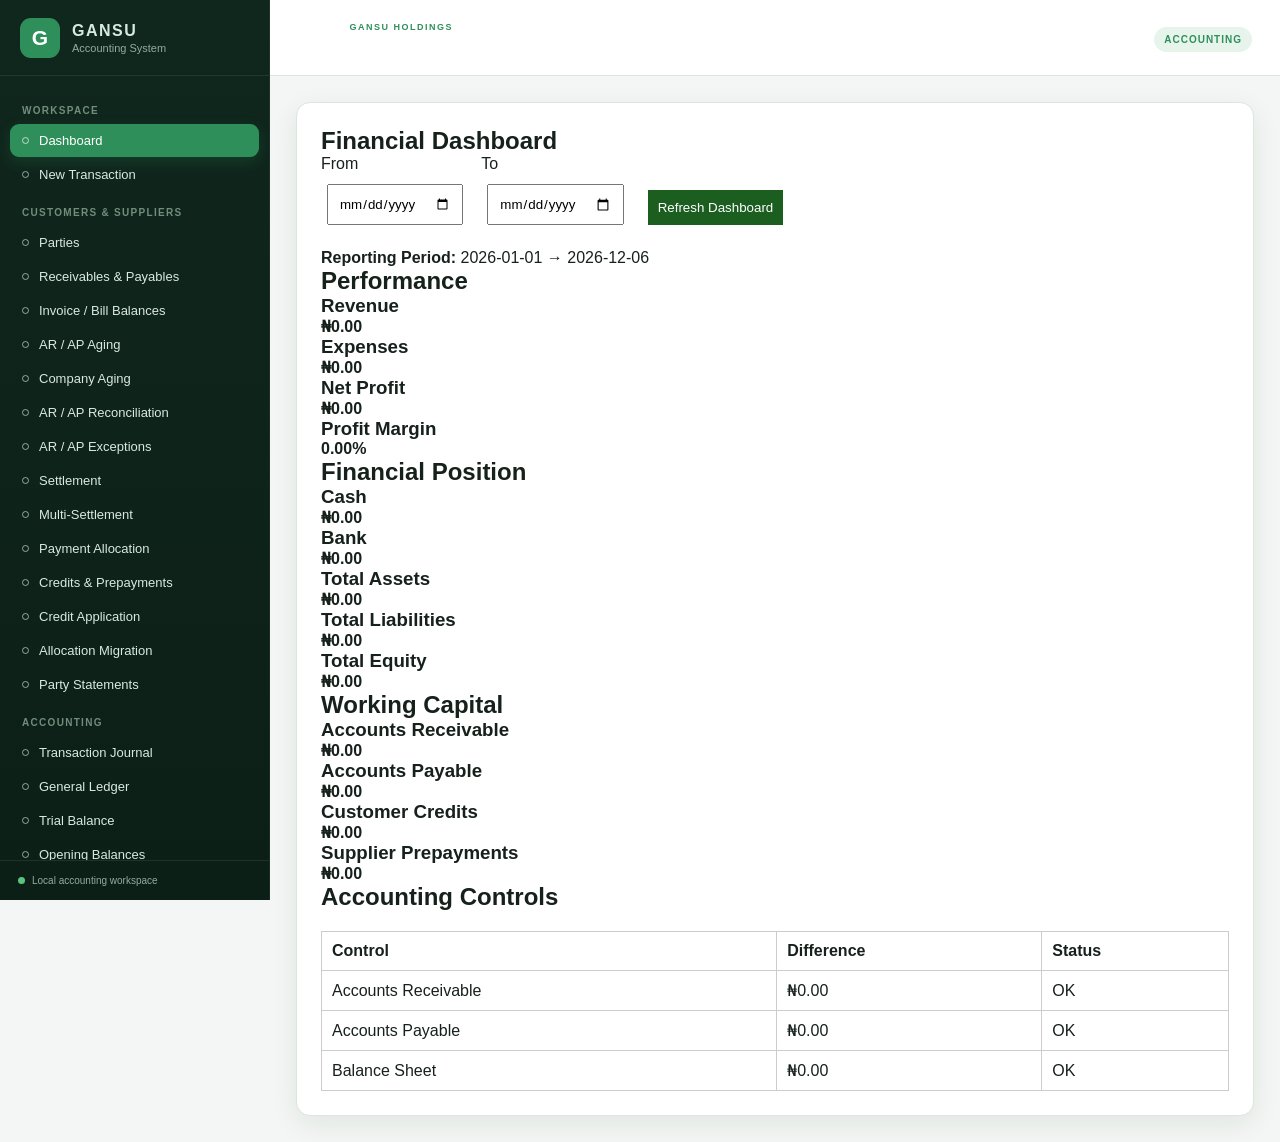
==== index.html @ c2044608 "main" ====
<!DOCTYPE html>
<html lang="en">
<head>
<meta charset="utf-8"/>
<meta content="width=device-width, initial-scale=1.0" name="viewport"/>
<meta content="ie=edge" http-equiv="X-UA-Compatible"/>
<title>
   accounting-system
  </title>
<link href="css/style.css" rel="stylesheet"/>

</head>

<body>

<div class="app-shell">
    <aside class="app-sidebar" id="appSidebar">
        <div class="sidebar-brand">
            <div class="brand-mark">G</div>
            <div><strong>GANSU</strong><span>Accounting System</span></div>
        </div>
        <nav aria-label="Main navigation" class="sidebar-nav">
            <div class="nav-group-title">WORKSPACE</div>
            <button class="nav-item" data-section="dashboardSection" type="button"><span class="nav-icon"></span><span class="nav-label">Dashboard</span></button>
            <button class="nav-item" data-section="transactionSection" type="button"><span class="nav-icon"></span><span class="nav-label">New Transaction</span></button>
            <div class="nav-group-title">CUSTOMERS &amp; SUPPLIERS</div>
            <button class="nav-item" data-section="partiesSection" type="button"><span class="nav-icon"></span><span class="nav-label">Parties</span></button>
            <button class="nav-item" data-section="receivablesPayablesSection" type="button"><span class="nav-icon"></span><span class="nav-label">Receivables &amp; Payables</span></button>
            <button class="nav-item" data-section="invoiceBalanceSection" type="button"><span class="nav-icon"></span><span class="nav-label">Invoice / Bill Balances</span></button>
            <button class="nav-item" data-section="arApAgingSection" type="button"><span class="nav-icon"></span><span class="nav-label">AR / AP Aging</span></button>
            <button class="nav-item" data-section="companyAgingSection" type="button"><span class="nav-icon"></span><span class="nav-label">Company Aging</span></button>
            <button class="nav-item" data-section="arApReconciliationSection" type="button"><span class="nav-icon"></span><span class="nav-label">AR / AP Reconciliation</span></button>
            <button class="nav-item" data-section="arApExceptionSection" type="button"><span class="nav-icon"></span><span class="nav-label">AR / AP Exceptions</span></button>
            <button class="nav-item" data-section="settlementSection" type="button"><span class="nav-icon"></span><span class="nav-label">Settlement</span></button>
            <button class="nav-item" data-section="multiSettlementSection" type="button"><span class="nav-icon"></span><span class="nav-label">Multi-Settlement</span></button>
            <button class="nav-item" data-section="paymentAllocationEditSection" type="button"><span class="nav-icon"></span><span class="nav-label">Payment Allocation</span></button>
            <button class="nav-item" data-section="unallocatedSection" type="button"><span class="nav-icon"></span><span class="nav-label">Credits &amp; Prepayments</span></button>
            <button class="nav-item" data-section="creditApplicationSection" type="button"><span class="nav-icon"></span><span class="nav-label">Credit Application</span></button>
            <button class="nav-item" data-section="allocationMigrationSection" type="button"><span class="nav-icon"></span><span class="nav-label">Allocation Migration</span></button>
            <button class="nav-item" data-section="partyStatementSection" type="button"><span class="nav-icon"></span><span class="nav-label">Party Statements</span></button>
            <div class="nav-group-title">ACCOUNTING</div>
            <button class="nav-item" data-section="journalSection" type="button"><span class="nav-icon"></span><span class="nav-label">Transaction Journal</span></button>
            <button class="nav-item" data-section="ledgerSection" type="button"><span class="nav-icon"></span><span class="nav-label">General Ledger</span></button>
            <button class="nav-item" data-section="trialBalanceSection" type="button"><span class="nav-icon"></span><span class="nav-label">Trial Balance</span></button>
            <button class="nav-item" data-section="openingBalanceSection" type="button"><span class="nav-icon"></span><span class="nav-label">Opening Balances</span></button>
            <div class="nav-group-title">FIXED ASSETS</div>
            <button class="nav-item" data-section="assetRegisterSection" type="button"><span class="nav-icon"></span><span class="nav-label">Asset Register</span></button>
            <button class="nav-item" data-section="depreciationSection" type="button"><span class="nav-icon"></span><span class="nav-label">Depreciation</span></button>
            <div class="nav-group-title">REPORTS</div>
            <button class="nav-item" data-section="incomeStatementSection" type="button"><span class="nav-icon"></span><span class="nav-label">Income Statement</span></button>
            <button class="nav-item" data-section="balanceSheetSection" type="button"><span class="nav-icon"></span><span class="nav-label">Balance Sheet</span></button>
            <button class="nav-item" data-section="cashFlowSection" type="button"><span class="nav-icon"></span><span class="nav-label">Cash Flow</span></button>
            <button class="nav-item" data-section="financialStatementsSection" type="button"><span class="nav-icon"></span><span class="nav-label">Financial Statements</span></button>
            <div class="nav-group-title">CONTROL</div>
            <button class="nav-item" data-section="auditLogSection" type="button"><span class="nav-icon"></span><span class="nav-label">Audit Trail</span></button>
            <button class="nav-item" data-section="transactionReversalSection" type="button"><span class="nav-icon"></span><span class="nav-label">Transaction Reversal</span></button>
            <button class="nav-item" data-section="accountingIntegritySection" type="button"><span class="nav-icon"></span><span class="nav-label">Accounting Integrity</span></button>
            <button class="nav-item" data-section="financialStatementIntegritySection" type="button"><span class="nav-icon"></span><span class="nav-label">Statement Integrity</span></button>
            <button class="nav-item" data-section="accountingControlCenterSection" type="button"><span class="nav-icon"></span><span class="nav-label">Control Center</span></button>
            <button class="nav-item" data-section="accountingPeriodSection" type="button"><span class="nav-icon"></span><span class="nav-label">Accounting Period</span></button>
            <button class="nav-item" data-section="periodCloseSection" type="button"><span class="nav-icon"></span><span class="nav-label">Period Close</span></button>
        </nav>
        <div class="sidebar-footer"><span class="status-dot"></span><span>Local accounting workspace</span></div>
    </aside>
    <div class="sidebar-overlay" id="sidebarOverlay"></div>

<main class="app-main">
<header class="app-topbar">
    <button aria-label="Open navigation" class="menu-toggle" id="menuToggle" type="button">☰</button>
    <div class="page-heading"><span class="eyebrow">GANSU HOLDINGS</span><h1 id="currentSectionTitle">Financial Dashboard</h1></div>
    <div class="topbar-actions"><span class="app-badge">ACCOUNTING</span></div>
</header>

<div class="app-content" id="appContent">


<section class="app-section" id="transactionSection">
<h2>Enter Transaction</h2>
<form id="transactionForm">
<div class="form-group">
<label for="transactionType">Transaction Type</label>
<select id="transactionType" required="">
    <option value="">Select Transaction Type</option>
    <option value="revenue">Revenue</option>
    <option value="expense">Expense</option>
    <option value="asset">Asset Purchase</option>
    <option value="owner_drawing">Owner Drawing</option>
</select>
</div>

<div class="form-group">
<label id="normalAccountGroup" style="display:none;">
      Account
<select id="account">
    <option value="">Select Account</option>
    <option value="4010">Sales Revenue</option>
    <option value="4020">Service Revenue</option>
    <option value="5010">Feed Expense</option>
    <option value="5020">Salary Expense</option>
    <option value="5030">Rent Expense</option>
    <option value="5040">Utilities Expense</option>
    <option value="5060">Transport Expense</option>
    <option value="5070">Other Expenses</option>
    <option value="owner_drawing">Owner Drawing</option>
</select>
</label>

<label id="receivingAccountGroup" style="display:none;">
      Receiving Account
<select id="receivingAccount">
    <option value="">Select Receiving Account</option>
    <option value="1010">Cash</option>
    <option value="1020">Bank</option>
    <option value="1030">Accounts Receivable</option>
</select>
</label>

<label id="customerGroup" style="display:none;">
      Customer
<select id="customer">
    <option value="">Select Customer</option>
</select>
</label>

<label id="dueDateGroup" style="display:none;">
      Due Date
      <input id="dueDate" type="date"/>
</label>

<label id="paymentAccountGroup" style="display:none;">
      Payment Account
<select id="paymentAccount">
    <option value="">Select Payment Account</option>
    <option value="1010">Cash</option>
    <option value="1020">Bank</option>
    <option value="2010">Accounts Payable</option>
    <option value="2020">Loans Payable</option>
</select>
</label>

<label id="drawingPaymentAccountGroup" style="display:none;">
      Payment Account
<select id="drawingPaymentAccount">
    <option value="">Select Payment Account</option>
    <option value="1010">Cash</option>
    <option value="1020">Bank</option>
</select>
</label>

<label id="supplierGroup" style="display:none;">
      Supplier
<select id="supplier">
    <option value="">Select Supplier</option>
</select>
</label>

<label id="assetAccountGroup" style="display:none;">
      Asset Account
<select id="assetAccount">
    <option value="">Select Asset</option>
    <option value="1500">Machinery</option>
    <option value="1510">Vehicles</option>
    <option value="1520">Buildings</option>
</select>
</label>
</div>

<div class="form-group">
<label for="transactionDate">Date</label>
<input id="transactionDate" required="" type="date"/></div>
<div class="form-group">
<label for="description">Description</label>
<input id="description" placeholder="e.g. Feed sales" required="" type="text"/></div>

<div class="form-group">
<label for="amount">Amount</label>
<input id="amount" min="0" placeholder="0.00" required="" step="0.01" type="number"/></div>

<div class="form-actions">
<button type="submit">Save Transaction</button>
<button id="clearTransaction" type="button">Clear</button>
<button id="resetTransaction" type="button">Reset</button>
</div>
</form>
</section>


<section class="app-section" id="partiesSection">

<h2>Customers &amp; Suppliers</h2>
<div class="party-form">
<label>
    Party Type
<select id="partyType">
    <option value="">Select Type</option>
    <option value="customer">Customer</option>
    <option value="supplier">Supplier</option>
</select>
</label>
<label>Name<input id="partyName" placeholder="Enter name" type="text"/></label>
<label>Phone<input id="partyPhone" placeholder="Phone number" type="text"/></label>
<label>Email<input id="partyEmail" placeholder="Email address" type="email"/></label>
<label>Address<input id="partyAddress" placeholder="Address" type="text"/></label>
<button id="saveParty" type="button">Save Party</button>
</div>

<h3>Customers</h3>
<table>
    <thead>
        <tr>
            <th>ID</th>
            <th>Name</th>
            <th>Phone</th>
            <th>Email</th>
        </tr>
    </thead>

    <tbody id="customersBody"></tbody>
</table>

<h3>Suppliers</h3>
<table>
    <thead>
        <tr>
            <th>ID</th>
            <th>Name</th>
            <th>Phone</th>
            <th>Email</th>
        </tr>
    </thead>
    
    <tbody id="suppliersBody"></tbody>
</table>
</section>


<section class="app-section" id="receivablesPayablesSection">

<h2>Receivables &amp; Payables</h2>
<!-- DATE FILTER -->
<div class="report-controls">
<label>From:<input id="arApFromDate" type="date"/></label>
<label>To:<input id="arApToDate" type="date"/></label>
<button id="filterArAp" type="button">Filter</button>
<button id="resetArAp" type="button">Reset</button>
<button id="printArAp" type="button">Print</button>
</div>
<!-- SUMMARY -->
<div class="ar-ap-summary">
<div><h3>Accounts Receivable</h3><p id="totalAccountsReceivable">₦0.00</p></div>
<div>
<h3>Accounts Payable</h3><p id="totalAccountsPayable">₦0.00</p></div>
</div>
<!-- RECEIVABLE TABLE -->
<h3>Receivable Movements</h3>
<table>
    <thead>
        <tr>
            <th>Date</th>
            <th>Reference</th>
            <th>Description</th>
            <th>Debit</th>
            <th>Credit</th>
            <th>Movement</th>
        </tr>
    </thead>
    <tbody id="receivableBody"></tbody>
</table>
<!-- PAYABLE TABLE -->
<h3>Payable Movements</h3>
<table>
    <thead>
        <tr>
            <th>Date</th>
            <th>Reference</th>
            <th>Description</th>
            <th>Debit</th>
            <th>Credit</th>
            <th>Movement</th>
        </tr>
    </thead>
    <tbody id="payableBody"></tbody>
</table>
</section>


<section class="app-section" id="invoiceBalanceSection">

<h2>Invoice / Bill Balances</h2>
<div class="report-controls">
<label>
    Type
<select id="invoiceBalanceType">
    <option value="">Select Type</option>
    <option value="customer">Customer Invoices</option>
    <option value="supplier">Supplier Bills</option>
</select>
</label>

<label>
     Customer / Supplier
<select id="invoiceBalanceParty">
    <option value="">Select Party</option>
</select>
</label>

<label>As of<input id="invoiceBalanceDate" type="date"/></label>
<button id="calculateInvoiceBalances" type="button">Calculate</button>
<button id="resetInvoiceBalances" type="button">Reset</button>
<button id="printInvoiceBalances" type="button">Print</button>
</div>
<table>
    <thead>
        <tr>
            <th>Invoice / Bill</th>
            <th>Party</th>
            <th>Date</th>
            <th>Due Date</th>
            <th>Description</th>
            <th>Amount</th>
            <th>Paid</th>
            <th>Outstanding</th>
        </tr>
    </thead>
    <tbody id="invoiceBalanceBody"></tbody>
    <tfoot>
        <tr>
            <th colspan="7">Total Outstanding</th>
            <th id="invoiceBalanceTotal">₦0.00</th>
        </tr>
    </tfoot>
</table>
</section>


<section class="app-section" id="arApAgingSection">

<h2>Accounts Receivable / Payable Aging</h2>
<div class="filter-controls">
<label>
     Type
<select id="arApAgingType">
<option value="customer">Accounts Receivable</option>
<option value="supplier">Accounts Payable</option>
</select>
</label>

<label>
     Customer / Supplier
<select id="arApAgingParty">
    <option value="">Select Party</option>
</select>

</label>
<label>As Of Date<input id="arApAgingDate" type="date"/></label>
<button id="calculateArApAging" type="button">Calculate</button>
<button id="resetArApAging" type="button">Reset</button>
<button id="printArApAging" type="button">Print</button>
</div>
<table>
    <thead>
        <tr>
            <th>Invoice / Bill</th>
            <th>Date</th>
            <th>Due Date</th>
            <th>Original Amount</th>
            <th>Paid</th>
            <th>Outstanding</th>
            <th>Days</th>
        </tr>
    </thead>
    <tbody id="arApAgingBody"></tbody>
    <tfoot>
        <tr>
            <th colspan="5">Total Outstanding</th>
            <th id="arApAgingTotal">₦0.00</th>
            <th></th>
        </tr>
    </tfoot>
</table>
</section>


<section class="app-section" id="companyAgingSection">

<h2>Company-Wide AR / AP Aging</h2>
<div class="filter-controls">
<label>
     Report Type
<select id="companyAgingType">
    <option value="receivable">Accounts Receivable</option>
    <option value="payable">Accounts Payable</option>
</select>
</label>
<label>As Of Date<input id="companyAgingDate" type="date"/></label>
<button id="calculateCompanyAging" type="button">Calculate</button>
<button id="resetCompanyAging" type="button">Reset</button>
<button id="printCompanyAging" type="button">Print</button>
</div>
<table>
    <thead>
        <tr>
            <th>Customer / Supplier</th>
            <th>Current</th>
            <th>1–30</th>
            <th>31–60</th>
            <th>61–90</th>
            <th>91–120</th>
            <th>120+</th>
            <th>Total</th>
        </tr>
    </thead>
    <tbody id="companyAgingBody"></tbody>
    <tfoot>
        <tr id="companyAgingTotalRow"></tr>
    </tfoot>
</table>
</section>


<section class="app-section" id="arApReconciliationSection">

<h2>A/R &amp; A/P Control Reconciliation</h2>
<div class="filter-controls">
<label>As Of Date<input id="reconciliationDate" type="date"/></label>
<button id="calculateReconciliation" type="button">Reconcile</button>
<button id="resetReconciliation" type="button">Reset</button>
<button id="printReconciliation" type="button">Print</button>
</div>
<table>
    <thead>
        <tr>
            <th>Account</th>
            <th>Name</th>
            <th>General Ledger</th>
            <th>Subledger</th>
            <th>Difference</th>
            <th>Status</th>
        </tr>
    </thead>
    <tbody id="reconciliationBody"></tbody>
</table>


</section><section class="app-section" id="arApExceptionSection">

<h2>A/R &amp; A/P Reconciliation Details</h2>
<div class="filter-controls">
<label>
     Account
<select id="exceptionType">
    <option value="receivable">Accounts Receivable</option>
    <option value="payable">Accounts Payable</option>
</select>
</label>
<label>As Of Date<input id="exceptionDate" type="date"/></label>
<button id="calculateExceptions" type="button">Show Details</button>
<button id="resetExceptions" type="button">Reset</button>
<button id="printExceptions" type="button">Print</button>
</div>
<table>
    <thead>
        <tr>
            <th>Type</th>
            <th>Customer / Supplier</th>
            <th>Document</th>
            <th>Date</th>
            <th>Due Date</th>
            <th>Amount</th>
            <th>Paid / Applied</th>
            <th>Outstanding / Unallocated</th>
        </tr>
    </thead>
    <tbody id="exceptionBody"></tbody>
</table>


</section><section class="app-section" id="settlementSection">

<h2>Receivable &amp; Payable Settlement</h2>
<div class="settlement-form">
<label>
     Settlement Type
<select id="settlementType">
    <option value="">Select Settlement</option>
<option value="customer">Customer Payment</option>
    <option value="supplier">Supplier Payment</option>
</select>
</label>
<label>Date<input id="settlementDate" type="date"/></label>
<label>Description<input id="settlementDescription" placeholder="Payment description" type="text"/></label>
<label>Amount<input id="settlementAmount" min="0" placeholder="Enter payment amount" step="0.01" type="number"/></label>
<label>
     Account
<select id="settlementAccount">
    <option value="">Select Account</option>
    <option value="1010">Cash</option>
    <option value="1020">Bank</option>
</select>
</label>
<label>
     Customer / Supplier
<select id="settlementParty">
    <option value="">Select Party</option>
</select>
</label>
<label>
     Invoice / Bill
<select id="settlementDocument">
    <option value="">Select Invoice / Bill</option>
</select>
</label>
<label>Allocation Amount<input id="settlementAllocation" min="0" placeholder="Amount allocated" step="0.01" type="number"/></label>
<button id="saveSettlement" type="button">Record Settlement</button>
</div>
</section>


<section class="app-section" id="multiSettlementSection">

<h2>Multi-Invoice / Multi-Bill Payment</h2>
<div class="filter-controls">
<label>
     Type
<select id="multiSettlementType">
    <option value="customer">Customer Receipt</option>
    <option value="supplier">Supplier Payment</option>
</select>
</label>
<label>Date<input id="multiSettlementDate" type="date"/></label>
<label>Amount<input id="multiSettlementAmount" min="0" step="0.01" type="number"/></label>
<label>
     Cash / Bank Account
<select id="multiSettlementAccount">
    <option value="1010">Cash</option>
    <option value="1020">Bank</option>
</select>
</label>
<label>
     Customer / Supplier
<select id="multiSettlementParty">
    <option value="">Select Party</option>
</select>
</label>
</div>

<h3>Open Documents</h3>
<table>
    <thead>
        <tr>
            <th>Select</th>
            <th>Invoice / Bill</th>
            <th>Date</th>
            <th>Due Date</th>
            <th>Original</th>
            <th>Paid</th>
            <th>Outstanding</th>
            <th>Allocate</th>
        </tr>
    </thead>
    <tbody id="multiSettlementDocuments"></tbody>
</table>
<div>
    <strong>Total Allocated:</strong>
    <span id="multiSettlementAllocated">₦0.00</span>
</div>
<div>
    <strong>Unallocated:</strong>
    <span id="multiSettlementUnallocated">₦0.00</span>
</div>
<button id="saveMultiSettlement" type="button">Save Payment</button>
</section>


<section class="app-section" id="paymentAllocationEditSection">

<h2>Payment Allocation Management</h2>
<div class="filter-controls">
<label>
     Payment Type
<select id="allocationEditType">
    <option value="customer">Customer Payment</option>
    <option value="supplier">Supplier Payment</option>
</select>
</label>
<label>
     Payment
<select id="allocationEditPayment">
    <option value="">Select Payment</option>
</select>
</label>
<button id="loadPaymentAllocation" type="button">Load Allocation</button>
</div>
<p>Payment Amount:<strong id="allocationPaymentAmount">₦0.00</strong></p>
<table>
    <thead>
        <tr>
            <th>Invoice / Bill</th>
            <th>Allocation</th>
        </tr>
    </thead>
    <tbody id="paymentAllocationBody"></tbody>
</table>
<p>Total Allocated:<strong id="allocationEditTotal">₦0.00</strong></p>
<p>Unallocated:<strong id="allocationEditUnallocated">₦0.00</strong></p>
<label>Reason for Change<input id="allocationEditReason" placeholder="Example: Payment applied to wrong invoice" type="text"/></label>
<button id="savePaymentAllocation" type="button">Save Allocation Changes</button>
</section>


<section class="app-section" id="unallocatedSection">

<h2>Customer Credits &amp; Supplier Prepayments</h2>
<div class="unallocated-controls">
<label>
     Type
<select id="unallocatedType">
    <option value="customer">Customer Credit</option>
    <option value="supplier">Supplier Prepayment</option>
</select>
</label>
<label>
     Customer / Supplier
<select id="unallocatedParty">
    <option value="">Select Party</option>
</select>
</label>
<button id="loadUnallocated" type="button">View Balance</button>
</div>
<div id="unallocatedResult">
<p>Select a party to view unallocated amounts.</p>
</div>
</section>


<section class="app-section" id="creditApplicationSection">

<h2>Apply Customer Credit / Supplier Prepayment</h2>
<label>
    Type
<select id="creditApplicationType">
    <option value="customer">Customer Credit</option>
    <option value="supplier">Supplier Prepayment</option>
</select>
</label>
<label>
    Customer / Supplier
<select id="creditApplicationParty">
    <option value="">Select Party</option>
</select>
</label>
<label>
    Available Credit / Prepayment
<select id="creditApplicationPayment">
    <option value="">Select Credit / Prepayment</option>
</select>
</label>
<p id="creditApplicationBalance"></p>
<label>
    Invoice / Bill
<select id="creditApplicationDocument">
    <option value="">Select Invoice / Bill</option>
</select>
</label>
<label>Amount to Apply<input id="creditApplicationAmount" min="0" placeholder="Enter amount" step="0.01" type="number"/></label>
<button id="applyCreditButton" type="button">Apply Credit</button>
</section>


<section class="app-section" id="allocationMigrationSection">

<h2>Legacy AR / AP Allocation Migration</h2>
<p>Use this tool to convert older payment records into the current allocation structure.</p>
<div class="filter-controls">
<label>
     Record Type
<select id="migrationType">
    <option value="customer">Customer Payments</option>
    <option value="supplier">Supplier Payments</option>
</select>
</label>
<button id="loadLegacyAllocations" type="button">Load Legacy Records</button>
<button id="migrateSelectedAllocations" type="button">Migrate Selected</button>
</div>
<p id="migrationResult"></p>
<table>
    <thead>
        <tr>
            <th>Select</th>
            <th>Date</th>
            <th>Customer / Supplier</th>
            <th>Payment</th>
            <th>Invoice / Bill</th>
            <th>Payment Amount</th>
            <th>Allocated</th>
            <th>Unallocated</th>
        </tr>
    </thead>
    <tbody id="migrationBody"></tbody>
</table>
</section>


<section class="app-section" id="partyStatementSection">

<h2>Customer / Supplier Statement</h2>
<div class="statement-controls">
<label>
     Statement Type
<select id="statementType">
    <option value="">Select Type</option>
    <option value="customer">Customer</option>
    <option value="supplier">Supplier</option>
</select>
</label>
<label>
     Party
<select id="statementParty">
    <option value="">Select Party</option>
</select>
</label>
<label>As of Date<input id="statementDate" type="date"/></label>
<button id="generateStatement" type="button">Generate Statement</button>
<button id="resetStatement" type="button">Reset</button>
<button id="printStatement" type="button">Print</button>
</div>

<div id="statementHeader">
<h3 id="statementPartyName"></h3>
<p>
    <strong>Outstanding Balance:</strong>
    <span id="statementBalance">₦0.00</span>
</p>
</div>
<table>
    <thead>
        <tr>
            <th>Date</th>
            <th>Reference</th>
            <th>Description</th>
            <th>Debit</th>
            <th>Credit</th>
            <th>Balance</th>
        </tr>
    </thead>
    <tbody id="statementBody"></tbody>
</table>
</section>


<section class="app-section" id="journalSection">

<h2>Transaction Journal</h2>
<div class="journal-filters">
<div>
<label for="journalFromDate">From</label>
<input id="journalFromDate" type="date"/>
</div>
<div>
<label for="journalToDate">To</label>
<input id="journalToDate" type="date"/>
</div>
<button id="filterJournal" type="button">Apply Filter</button>
<button id="resetJournalFilter" type="button">Reset</button>
<button id="printJournal" type="button">Print</button>
</div>

<div class="table-container">
<table id="journalTable">
    <thead>
        <tr>
            <th>Date</th>
            <th>Reference</th>
            <th>Description</th>
            <th>Account</th>
            <th>Debit</th>
            <th>Credit</th>
            <th>Actions</th>
        </tr>
    </thead>
    <tbody id="journalBody"></tbody>
    <tfoot>
        <tr>
            <th colspan="7">Total</th>
            <th id="journalTotalDebit">₦0.00</th>
            <th id="journalTotalCredit">₦0.00</th>
        </tr>
    </tfoot>
</table>
</div>
</section>


<section class="app-section" id="assetRegisterSection">

<h2>Fixed Asset Register</h2>
<div class="report-controls">
<label>From:<input id="assetFromDate" type="date"/></label>
<label>To:<input id="assetToDate" type="date"/></label>
<button id="filterAssets" type="button">Filter</button>
<button id="resetAssetFilter" type="button">Reset</button>
<button id="printAssets" type="button">Print</button>
</div>
<table>
    <thead>
        <tr>
            <th>Date</th>
            <th>Reference</th>
            <th>Asset</th>
            <th>Description</th>
            <th>Cost</th>
            <th>Accumulated Depreciation</th>
            <th>Carrying Value</th>
            <th>Action</th>
        </tr>
    </thead>
    <tbody id="assetRegisterBody"></tbody>
</table>
</section>


<section class="app-section" id="depreciationSection">

<h2>Asset Depreciation Schedule</h2>
<div class="depreciation-form">
<label>
     Select Asset
<select id="depreciationAsset">
    <option value="">Select asset</option>
</select>
</label>
<label>Depreciation Date<input id="depreciationDate" type="date"/></label>
<label>Useful Life (Years)<input id="depreciationUsefulLife" min="1" placeholder="Example: 5" step="1" type="number"/></label>
<label>Residual Value<input id="depreciationResidualValue" min="0" step="0.01" type="number" value="0"/></label>
</div>

<div class="depreciation-summary">
<div><strong>Asset Cost</strong><span id="depreciationCost">₦0.00</span></div>
<div><strong>Annual Depreciation</strong><span id="depreciationAnnual">₦0.00</span></div>
<div><strong>Monthly Depreciation</strong><span id="depreciationMonthly">₦0.00</span></div>
<div>
<strong>Accumulated Depreciation</strong><span id="depreciationAccumulated">₦0.00</span></div>
<div><strong>Carrying Value</strong><span id="depreciationCarryingValue">₦0.00</span></div>
</div>
<button id="postDepreciation" type="button">Post Depreciation</button>
</section>


<section class="app-section" id="ledgerSection">

<h2>General Ledger</h2>
<div class="ledger-controls">
<label for="ledgerAccount">Account</label>
<select id="ledgerAccount">
    <option value="">All Accounts</option>
    <option value="1010">Cash</option>
    <option value="1020">Bank</option>
    <option value="1030">Accounts Receivable</option>
    <option value="1040">Inventory</option>
    <option value="1500">Machinery</option>
    <option value="1590">Accumulated Depreciation</option>
    <option value="2010">Accounts Payable</option>
    <option value="2020">Loans Payable</option>
    <option value="2030">Deferred Revenue</option>
    <option value="3010">Owner's Capital</option>
    <option value="4010">Sales Revenue</option>
    <option value="5010">Feed Expense</option>
    <option value="5020">Salary Expense</option>
    <option value="5030">Rent Expense</option>
    <option value="5040">Utilities Expense</option>
    <option value="5050">Depreciation Expense</option>
</select>
<label for="ledgerFromDate">From</label>
<input id="ledgerFromDate" type="date"/>
<label for="ledgerToDate">To</label>
<input id="ledgerToDate" type="date"/>
<button id="filterLedger" type="button">Apply Filter</button>
<button id="resetLedger" type="button">Reset</button>
<button id="printLedger" type="button">Print</button>
</div>
<div id="ledgerContainer"></div>
</section>


<section class="app-section" id="trialBalanceSection">

<h2>Trial Balance</h2>
<div class="statement-controls">
<label>As Of Date<input id="trialBalanceDate" type="date"/></label>
<button id="generateTrialBalance" type="button">Generate Trial Balance</button>
<button onclick="window.print()" type="button">Print</button>
</div>
<div id="trialBalance"><p>Select as-of date.</p></div>
</section>


<section class="app-section" id="incomeStatementSection">

<h2>Income Statement</h2>
<div class="report-controls">
<label>From:<input id="incomeFromDate" type="date"/></label>
<label>To:<input id="incomeToDate" type="date"/></label>
<button id="filterIncomeStatement" type="button">Filter</button>
<button id="resetIncomeStatement" type="button">Reset</button>
<button id="printIncomeStatement" type="button">Print</button>
</div>
<!-- REVENUE -->
<h3>Revenue</h3>
<table>
    <thead>
        <tr>
            <th>Code</th>
            <th>Account</th>
            <th>Amount</th>
        </tr>
    </thead>
    <tbody id="incomeRevenueBody"></tbody>
</table>
<div class="statement-total">
    <strong>Total Revenue:</strong><span id="incomeTotalRevenue">₦0.00</span>
</div>
<!-- EXPENSES -->
<h3>Expenses</h3>
<table>
    <thead>
        <tr>
            <th>Code</th>
            <th>Account</th>
            <th>Amount</th>
        </tr>
    </thead>
    <tbody id="incomeExpenseBody"></tbody>
</table>
<div class="statement-total">
    <strong>Total Expenses:</strong><span id="incomeTotalExpenses">₦0.00</span>
</div>
<!-- NET PROFIT -->
<div class="net-profit">
    <strong>NET PROFIT / (LOSS)</strong><span id="incomeNetProfit">₦0.00</span>
</div>
</section>


<section class="app-section" id="balanceSheetSection">
<h2>Balance Sheet</h2>
<div class="report-controls">
<label>As of:<input id="balanceSheetDate" type="date"/></label>
<button id="filterBalanceSheet" type="button">View</button>
<button id="resetBalanceSheet" type="button">Reset</button>
<button id="printBalanceSheet" type="button">Print</button>
</div>
<!-- ASSETS -->
<h3>Assets</h3>
<table>
    <thead>
        <tr>
            <th>Code</th>
            <th>Account</th>
            <th>Amount</th>
        </tr>
    </thead>
    <tbody id="balanceSheetAssetsBody"></tbody>
</table>
<div class="statement-total">
    <strong>Accumulated Depreciation:</strong><span id="balanceSheetAccumulatedDepreciation">₦0.00</span>
</div>
<div class="statement-total">
    <strong>TOTAL ASSETS:</strong><span id="balanceSheetTotalAssets">₦0.00</span>
</div>
<!-- LIABILITIES -->
<h3>Liabilities</h3>
<table>
    <thead>
        <tr>
            <th>Code</th>
            <th>Account</th>
            <th>Amount</th>
        </tr>
    </thead>
    <tbody id="balanceSheetLiabilitiesBody"></tbody>
</table>
<div class="statement-total">
    <strong>TOTAL LIABILITIES:</strong><span id="balanceSheetTotalLiabilities">₦0.00</span>
</div>
<!-- EQUITY -->
<h3>Equity</h3>
<table>
    <tbody>
        <tr>
            <td colspan="2">Owner's Capital</td>
            <td id="balanceSheetCapital">₦0.00</td>
        </tr>
        <tr>
            <td colspan="2">Retained Earnings</td>
            <td id="balanceSheetRetainedEarnings">₦0.00</td>
        </tr>
        <tr>
            <td colspan="2">Current Period Profit</td>
            <td id="balanceSheetCurrentProfit">₦0.00</td>
        </tr>
    </tbody>
</table>
<div class="statement-total">
    <strong>TOTAL EQUITY:</strong><span id="balanceSheetTotalEquity">₦0.00</span>
</div>
<!-- LIABILITIES + EQUITY -->
<div class="statement-total">
    <strong>TOTAL LIABILITIES + EQUITY:</strong><span id="balanceSheetLiabilitiesEquity">₦0.00</span>
</div>
<!-- BALANCE CHECK -->
<div class="statement-total">
    <strong>Difference:</strong><span id="balanceSheetDifference">₦0.00</span>
</div>
<div id="balanceSheetStatus">Balance Sheet not yet calculated.</div>
</section>


<section class="app-section" id="cashFlowSection">

<h2>Cash Flow Statement</h2>
<div class="statement-controls">
<label>From Date<input id="cashFlowFromDate" type="date"/></label>
<label>To Date<input id="cashFlowToDate" type="date"/></label>
<button id="generateCashFlow" type="button">Generate Cash Flow</button>
<button id="printCashFlow" type="button">Print</button>
</div>
<div id="cashFlowStatement">
<p>Select a date range and generate the Cash Flow Statement.</p>
</div>
</section>


<section class="app-section" id="financialStatementsSection">

<h2>Financial Statements</h2>
<div class="statement-controls">
<label>From Date<input id="financialStatementsFromDate" type="date"/></label>
<label>To Date<input id="financialStatementsToDate" type="date"/></label>
<button id="generateFinancialStatements" type="button">Generate Statements</button>
<button id="printFinancialStatements" type="button">Print All Statements</button>
</div>
<div id="financialStatements">
<p>Select a reporting period and generate the financial statements.</p>
</div>
</section>


<section class="app-section" id="dashboardSection">

<h2>Financial Dashboard</h2>
<div class="filter-controls">
<label>From<input id="dashboardFromDate" type="date"/></label>
<label>To<input id="dashboardToDate" type="date"/></label>
<button id="refreshDashboard" type="button">Refresh Dashboard</button>
</div>
<div id="dashboard"></div>
</section>


<section class="app-section" id="openingBalanceSection">

<h2>Opening Balances</h2>
<p>Generate the balance sheet accounts that will carry forward into the next financial year.</p>
<label>Previous Year End<input id="openingBalanceDate" type="date"/></label>
<button id="generateOpeningBalances" type="button">Generate Opening Balances</button>
<table>
    <thead>
        <tr>
            <th>Financial Year</th>
            <th>Account Code</th>
            <th>Account</th>
            <th>Type</th>
            <th>Opening Balance</th>
        </tr>
    </thead>
    <tbody id="openingBalanceBody"></tbody>
</table>
</section>


<section class="app-section" id="auditLogSection">

<h2>Audit Trail</h2>
<div class="filter-controls">
<button id="refreshAuditLogs" type="button">Refresh</button>
<button id="printAuditLogs" type="button">Print</button>
</div>
<table>
    <thead>
        <tr>
            <th>Date / Time</th>
            <th>User</th>
            <th>Action</th>
            <th>Entity</th>
            <th>Entity ID</th>
            <th>Old Value</th>
            <th>New Value</th>
            <th>Reason</th>
        </tr>
    </thead>
    <tbody id="auditLogBody"></tbody>
</table>
</section>


<section class="app-section" id="transactionReversalSection">

<h2>Transaction Reversal</h2>
<p>Reversing a transaction does not delete the original transaction. It creates an equal and opposite journal entry.</p>
<label>
    Transaction
<select id="reversalTransaction">
    <option value="">Select Transaction</option>
</select>
</label>
<label>Reason for Reversal<input id="reversalReason" placeholder="Why is this transaction being reversed?" type="text"/></label>
<button id="reverseTransaction" type="button">Reverse Transaction</button>
<button id="refreshReversalTransactions" type="button">Refresh</button>
<table>
    <thead>
        <tr>
            <th>Date</th>
            <th>Reference</th>
            <th>Description</th>
            <th>Type</th>
            <th>Amount</th>
            <th>Status</th>
            <th>Action</th>
        </tr>
    </thead>
    <tbody id="reversalBody"></tbody>
</table>
</section>


<section class="app-section" id="accountingIntegritySection">

<h2>Accounting Integrity Check</h2>
<div>
<label>Start Date<input id="integrityFromDate" type="date"/></label>
<label>End Date<input id="integrityToDate" type="date"/></label>
<button id="runIntegrityCheck" type="button">Run Check</button>
</div>
<div id="integrityResult"></div>
</section>


<section class="app-section" id="financialStatementIntegritySection">

<h2>Financial Statement Integrity</h2>
<div class="statement-controls">
<label>From Date<input id="financialIntegrityFromDate" type="date"/></label>
<label>To Date<input id="financialIntegrityToDate" type="date"/></label>
<button id="runFinancialIntegrityCheck" type="button">Run Financial Integrity Check</button>
</div>
<div id="financialStatementIntegrityResult">
<p>Select a reporting period and run the integrity check.</p>
</div>
</section>


<section class="app-section" id="accountingControlCenterSection">

<h2>Accounting Control Center</h2>
<p>Run all major accounting reconciliations for a reporting period.</p>
<div class="statement-controls">
<label>From Date<input id="controlCenterFromDate" type="date"/></label>
<label>To Date<input id="controlCenterToDate" type="date"/></label>
<button id="runAccountingControlCenter" type="button">Run Accounting Controls</button>
</div>
<div id="accountingControlCenterResult">
<p>Select a reporting period and run the accounting controls.</p>
</div>
</section>


<section class="app-section" id="accountingPeriodSection">

<h2>Accounting Period Control</h2>
<label>Accounting Period<input id="accountingPeriod" type="month"/></label>
<label>Description<input id="periodDescription" placeholder="Example: September 2026" type="text"/></label>
<label>Reason<input id="periodReason" placeholder="Reason for closing or reopening" type="text"/></label>
<div>
<button id="openAccountingPeriod" type="button">Open Period</button>
    <span>
     Period closing is performed through the validated Period Close section below.
    </span>
<button id="reopenAccountingPeriod" type="button">Reopen Period</button>
<button id="refreshAccountingPeriods" type="button">Refresh</button>
</div>
<table>
    <thead>
        <tr>
            <th>Period</th>
            <th>Status</th>
            <th>Closed At</th>
            <th>Closed By</th>
            <th>Close Reason</th>
            <th>Reopen Reason</th>
        </tr>
    </thead>
    <tbody id="accountingPeriodsBody"></tbody>
</table>
</section>

<section class="app-section" id="periodCloseSection">

<h2>Period Close</h2>
<div class="statement-controls">
<label>Start Date<input id="periodCloseStartDate" type="date"/></label>
<label>End Date<input id="periodCloseEndDate" type="date"/></label>
<button id="validatePeriodClose" type="button">Validate Period</button>
<button disabled="" id="closeAccountingPeriod" type="button">Close Accounting Period</button>
</div>
<div id="periodCloseValidationResult">
<p>Validate the period before closing it.</p>
</div>
</section>

</div>

<nav aria-label="Quick navigation" class="mobile-nav">
    <button data-section="dashboardSection" type="button"><span class="mobile-icon"></span><span>Home</span></button>
    <button data-section="transactionSection" type="button"><span class="mobile-icon"></span><span>New</span></button>
    <button data-section="journalSection" type="button"><span class="mobile-icon"></span><span>Journal</span></button>
    <button data-section="financialStatementsSection" type="button"><span class="mobile-icon"></span><span>Reports</span></button>
</nav>

</main>

</div>

<script src="./js/transactionForm.js" type="module"></script>
<script src="./js/partiesTable.js" type="module"></script>
<script src="./js/receivablesPayablesTable.js" type="module"></script>
<script src="./js/invoiceBalanceTable.js" type="module"></script>
<script src="./js/arApAgingTable.js" type="module"></script>
<script src="./js/companyAgingTable.js" type="module"></script>
<script src="./js/arApReconciliationTable.js" type="module"></script>
<script src="./js/arApExceptionTable.js" type="module"></script>
<script src="./js/settlementForm.js" type="module"></script>
<script src="./js/multiSettlementForm.js" type="module"></script>
<script src="./js/paymentAllocationTable.js" type="module"></script>
<script src="./js/unallocatedTable.js" type="module"></script>
<script src="./js/creditApplicationTable.js" type="module"></script>
<script src="./js/allocationMigrationTable.js" type="module"></script>
<script src="./js/partyStatementsTable.js" type="module"></script>
<script src="./js/journalTable.js" type="module"></script>
<script src="./js/assetTable.js" type="module"></script>
<script src="./js/depreciationSchedule.js" type="module"></script>
<script src="./js/ledgerTable.js" type="module"></script>
<script src="./js/trialBalanceTable.js" type="module"></script>
<script src="./js/incomeStatementTable.js" type="module"></script>
<script src="./js/balanceSheetTable.js" type="module"></script>
<script src="./js/cashFlowTable.js" type="module"></script>
<script src="./js/financialStatementsTable.js" type="module"></script>
<script src="./js/dashboardTable.js" type="module"></script>
<script src="./js/openingBalanceTable.js" type="module"></script>
<script src="./js/auditLogTable.js" type="module"></script>
<script src="./js/reversalTable.js" type="module"></script>
<script src="./js/accountingIntegrityTable.js" type="module"></script>
<script src="./js/financialStatementIntegrityTable.js" type="module"></script>
<script src="./js/accountingControlCenterTable.js" type="module"></script>
<script src="./js/accountingPeriodTable.js" type="module"></script>
<script src="./js/periodCloseTable.js" type="module"></script>

<script>
(function(){
 const buttons=[...document.querySelectorAll('[data-section]')];
 const sections=[...document.querySelectorAll('.app-section')];
 const title=document.getElementById('currentSectionTitle');
 const sidebar=document.getElementById('appSidebar');
 const overlay=document.getElementById('sidebarOverlay');
 const menu=document.getElementById('menuToggle');
 const names={};
 sections.forEach(s=>{const h=s.querySelector('h1,h2,h3'); if(h) names[s.id]=h.textContent.trim();});
 function activate(id,updateHash=true){
   const target=document.getElementById(id); if(!target) return;
   sections.forEach(s=>s.classList.toggle('active',s===target));
   buttons.forEach(b=>b.classList.toggle('active',b.dataset.section===id));
   if(title) title.textContent=names[id]||'Accounting System';
   if(updateHash) history.replaceState(null,'','#'+id);
   sidebar?.classList.remove('open'); overlay?.classList.remove('show');
   window.scrollTo({top:0,behavior:'smooth'});
 }

 buttons.forEach(b=>b.addEventListener('click',()=>activate(b.dataset.section)));
 menu?.addEventListener('click',()=>{sidebar.classList.add('open');overlay.classList.add('show')});
 overlay?.addEventListener('click',()=>{sidebar.classList.remove('open');overlay.classList.remove('show')});
 const initial=location.hash.slice(1); activate(document.getElementById(initial)?initial:'dashboardSection',false);
 window.addEventListener('hashchange',()=>activate(location.hash.slice(1),false));
 window.addEventListener('beforeprint',()=>document.body.classList.add('printing'));
 window.addEventListener('afterprint',()=>document.body.classList.remove('printing'));
})();
</script>

</body>
</html>
---- css/style.css ----
*{
    margin:0;
    padding:0;
    box-sizing:border-box;
    font-family:Arial,Helvetica,sans-serif;
    }
    
    header{
    background:#1b5e20;
    color:white;
    padding:20px;
    text-align:center;
    }
    
    .container{
    display:flex;
    min-height:100vh;
    }
    
    .sidebar{
    width:240px;
    background:#263238;
    color:white;
    }
    
    .sidebar ul{
    list-style:none;
    }
    
    .sidebar li{
    padding:18px;
    cursor:pointer;
    border-bottom:1px solid #444;
    }
    
    .sidebar li:hover{
    background:#1b5e20;
    }
    
    
    table{
    width:100%;
    border-collapse:collapse;
    margin-top:20px;
    background:white;
    }
    
    table th,
    table td{
    border:1px solid #ccc;
    padding:10px;
    text-align:left;
    }
    
    input,
    select,
    button{
    padding:10px;
    margin:6px;
    }
    
    button{
    background:#1b5e20;
    color:white;
    border:none;
    cursor:pointer;
    }
    
    button:hover{
    background:#2e7d32;
    }





:root{
    --sidebar:#10271d;
    --sidebar-2:#16372a;
    --sidebar-text:#d9e9df;
    --sidebar-muted:#91ad9e;
    --accent:#2f8f5b;
    --accent-soft:#e7f4ec;
    --surface:#ffffff;
    --page:#f3f6f4;
    --border:#dce5df;
    --text:#17211c;
    --muted:#65736b;
    --shadow:0 8px 28px rgba(16,39,29,.08);
    --radius:14px;
}

html{
    scroll-behavior:smooth;
}
body{
    margin:0;
    background:var(--page);
    color:var(--text);
    font-family:Inter,
    system-ui,
    -apple-system,
    BlinkMacSystemFont,
    "Segoe UI",
    sans-serif;
}
.app-shell{
    min-height:100vh;
    display:flex;
}
.app-sidebar{
    position:fixed;
    inset:0 auto 0 0;
    width:270px;
    background:linear-gradient(180deg,var(--sidebar),#0c1f17);
    color:var(--sidebar-text);
    display:flex;
    flex-direction:column;
    z-index:1000;
    border-right:1px solid rgba(255,255,255,.06);
}
.sidebar-brand{
    height:76px;
    padding:15px 20px;
    display:flex;
    align-items:center;
    gap:12px;
    border-bottom:1px solid rgba(255,255,255,.08);
}
.brand-mark{
    width:40px;
    height:40px;
    border-radius:11px;
    background:var(--accent);
    display:grid;
    place-items:center;
    font-weight:800;
    font-size:21px;
    color:#fff;
}
.sidebar-brand strong{
    display:block;
    letter-spacing:1.5px;
}
.sidebar-brand span{
    display:block;
    font-size:11px;
    color:var(--sidebar-muted);
    margin-top:2px;
}
.sidebar-nav{
    flex:1;
    overflow:auto;
    padding:14px 10px 20px;
}
.nav-group-title{
    font-size:10px;
    font-weight:800;
    letter-spacing:1.3px;
    color:#718d7d;
    padding:15px 12px 7px;
}
.nav-item{
    width:100%;
    border:0;
    background:transparent;
    color:var(--sidebar-text);
    display:flex;
    align-items:center;
    gap:10px;
    text-align:left;
    padding:9px 12px;
    border-radius:9px;
    cursor:pointer;
    font-size:13px;
    margin:1px 0;
}
.nav-item:hover{
    background:rgba(255,255,255,.07);
}
.nav-item.active{
    background:var(--accent);
    color:#fff;
    box-shadow:0 5px 14px rgba(47,143,91,.22);
}
.nav-icon{
    width:7px;
    height:7px;
    border:1px solid currentColor;
    border-radius:50%;opacity:.65;
}
.sidebar-footer{
    padding:14px 18px;
    border-top:1px solid rgba(255,255,255,.08);
    font-size:10px;
    color:var(--sidebar-muted);
    display:flex;align-items:center;
    gap:7px;
}
.status-dot{
    width:7px;
    height:7px;
    border-radius:50%;
    background:#58c47f;
}
.app-main{
    margin-left:270px;
    min-width:0;
    width:calc(100% - 270px);
}
.app-topbar{
    height:76px;
    background:rgba(255,255,255,.94);
    backdrop-filter:blur(10px);
    border-bottom:1px solid var(--border);
    display:flex;
    align-items:center;
    justify-content:space-between;
    padding:0 28px;position:sticky;
    top:0;
    z-index:500;
}
.page-heading .eyebrow{
    font-size:9px;
    letter-spacing:1.5px;
    color:var(--accent);
    font-weight:800;
}
.page-heading h1{
    font-size:21px;
    margin:2px 0 0;
    font-weight:700;
}
.app-badge{
    font-size:10px;
    font-weight:800;
    letter-spacing:1px;
    padding:7px 10px;
    border-radius:20px;
    background:var(--accent-soft);
    color:var(--accent);
}
.menu-toggle{
    display:none;
    border:0;
    background:transparent;
    font-size:23px;
    cursor:pointer;
}
.app-content{
    padding:26px;
    max-width:1600px;
    margin:auto;
}
.app-section{
    display:none;
    background:var(--surface);
    border:1px solid var(--border);
    border-radius:var(--radius);
    box-shadow:var(--shadow);
    padding:24px;
    min-height:180px;
}
.app-section.active{
    display:block;
}
.app-section h2{
    margin-top:0;
}
.app-section table{
    width:100%;
    border-collapse:collapse;
}
.app-section input,.app-section select,.app-section textarea{
    max-width:100%;
}
.mobile-nav{
    display:none;
}
/* Make common controls fit the application shell */
.statement-controls,.filter-controls{
    display:flex;
    flex-wrap:wrap;
    gap:12px;
    align-items:end;
    margin-bottom:18px;
}
.statement-controls label,.filter-controls label{
    display:flex;
    flex-direction:column;
    gap:5px;
}
.app-section button{
    cursor:pointer;
}
.app-section .table-container,.app-section .table-wrapper{
    overflow-x:auto;
}
.sidebar-overlay{
    display:none;
}
@media(max-width:1000px){
    .app-sidebar{
        width:235px;
    }
    .app-main{
        margin-left:235px;
        width:calc(100% - 235px);
    }
    .app-content{
        padding:18px;
    }
    .app-topbar{
        padding:0 18px;
    }
}
@media(max-width:760px){
    body{
        padding-bottom:64px;
    }
    .app-sidebar{
        transform:translateX(-100%);
        transition:transform .22s ease;
        width:280px;
        box-shadow:10px 0 30px rgba(0,0,0,.18);
    }
    .app-sidebar.open{
        transform:translateX(0);
    }
    .sidebar-overlay{
        position:fixed;
        inset:0;background:rgba(0,0,0,.42);
        z-index:900;
    }
    .sidebar-overlay.show{
        display:block;
    }
    .app-main{
        margin-left:0;
        width:100%;
    }
    .app-topbar{
        height:64px;
        padding:0 14px;
    }
    .menu-toggle{
        display:block;
    }
    .page-heading h1{
        font-size:17px;
    }.app-badge{
        display:none;
    }.app-content{
        padding:12px;
    }
    .app-section{
        padding:16px;
        border-radius:11px;
    }
    .mobile-nav{
        position:fixed;
        display:flex;
        bottom:0;
        left:0;
        right:0;
        height:64px;
        background:#fff;
        border-top:1px solid var(--border);
        z-index:800;
        justify-content:space-around;
    }
    .mobile-nav button{
        flex:1;border:0;
        background:transparent;
        color:var(--muted);
        font-size:10px;
        display:flex;
        flex-direction:column;
        align-items:center;
        justify-content:center;
        gap:3px;
    }
    .mobile-nav button.active{
        color:var(--accent);
        font-weight:700;
    }
    .mobile-icon{
        width:6px;
        height:6px;
        border:1px solid currentColor;
        border-radius:50%;
    }
    .statement-controls,.filter-controls{
        align-items:stretch;
        flex-direction:column;
    }
    .statement-controls label,.filter-controls label{
        width:100%;
    }
    .statement-controls input,.statement-controls select,.filter-controls input,.filter-controls select{
        width:100%;
    }
    .app-section table{
        display:block;
        overflow-x:auto;
        white-space:nowrap;
    }
    .app-section form{
        display:block;
    }
    .app-section .form-group{
        margin-bottom:12px;
    }
}
@media print{
    .app-sidebar,.app-topbar,.mobile-nav,.sidebar-overlay{
        display:none!important;
    }
    .app-main{
        margin:0;
        width:100%;
    }
    .app-content{
        padding:0;
    }
    .app-section{
        display:none!important;
        border:0;
        box-shadow:none;
    }
    .app-section.active{
        display:block!important;
    }
    .app-section{
        page-break-inside:auto;
    }
}
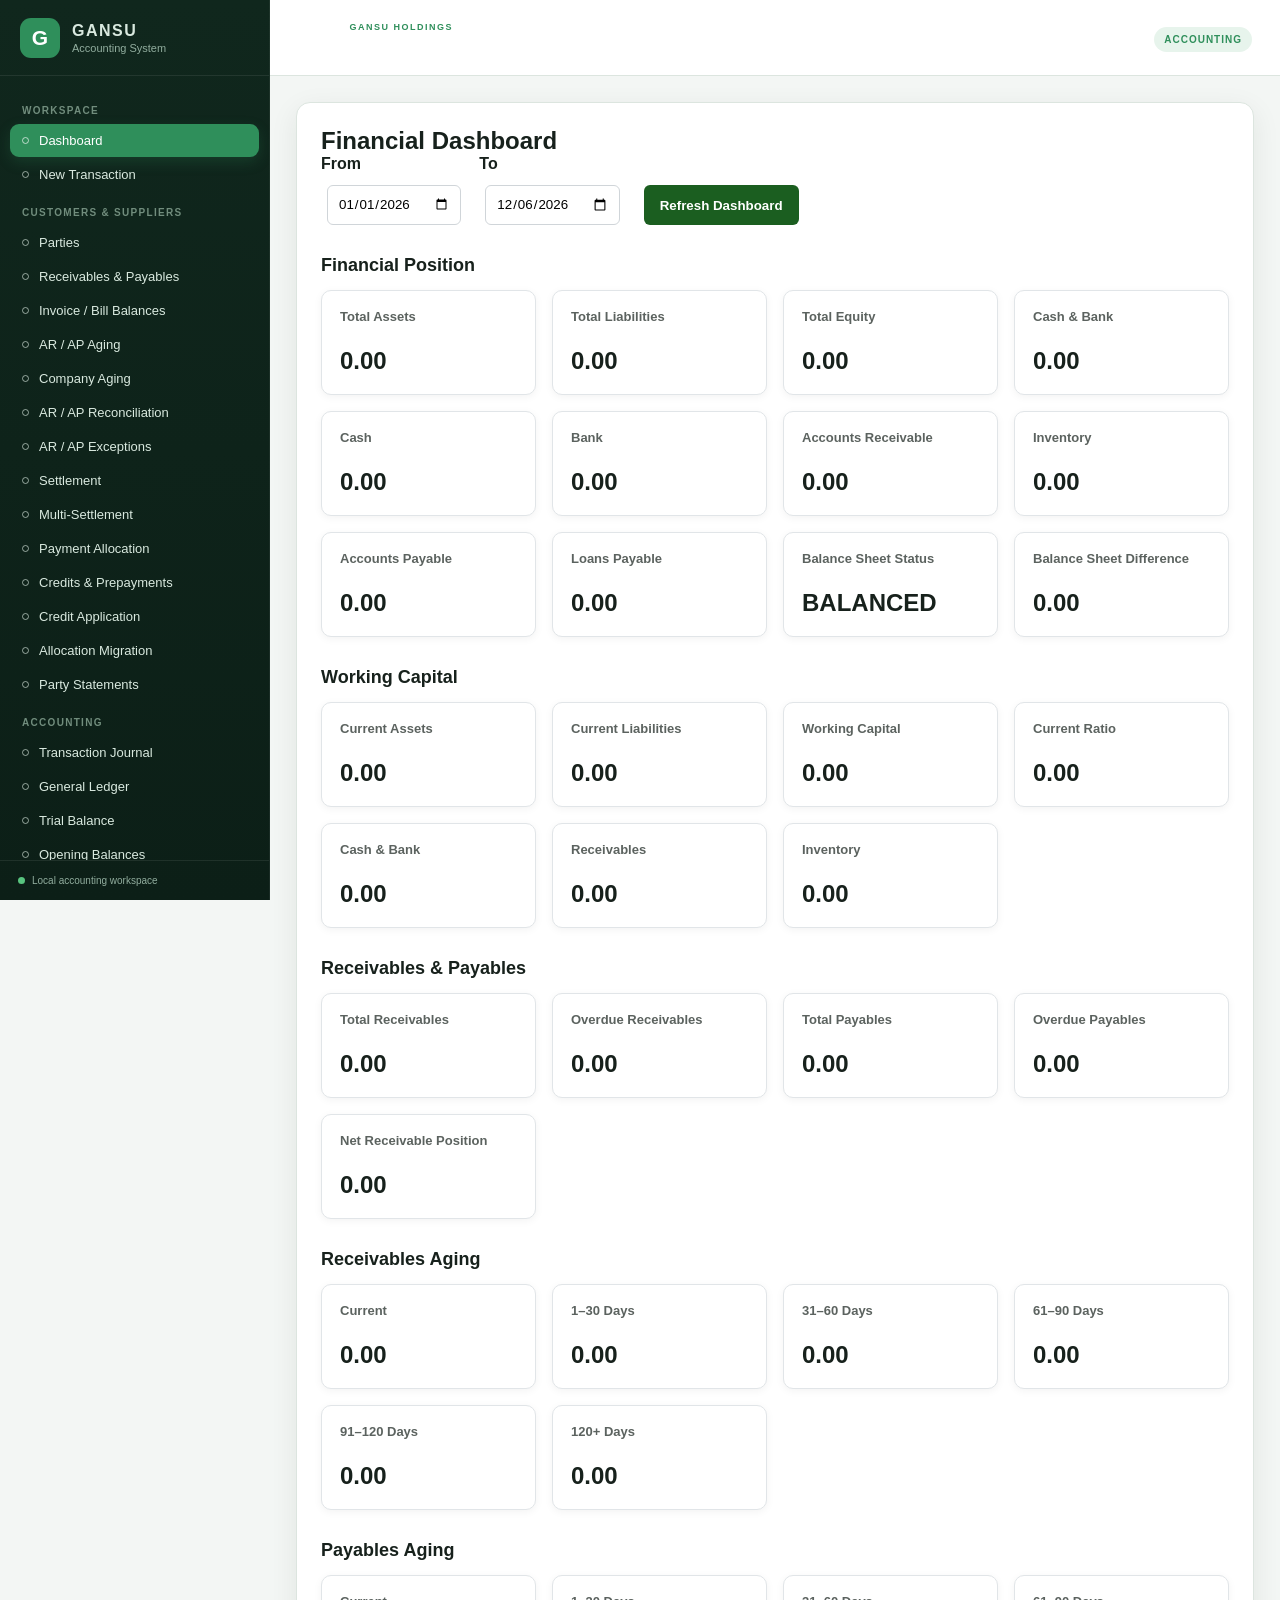
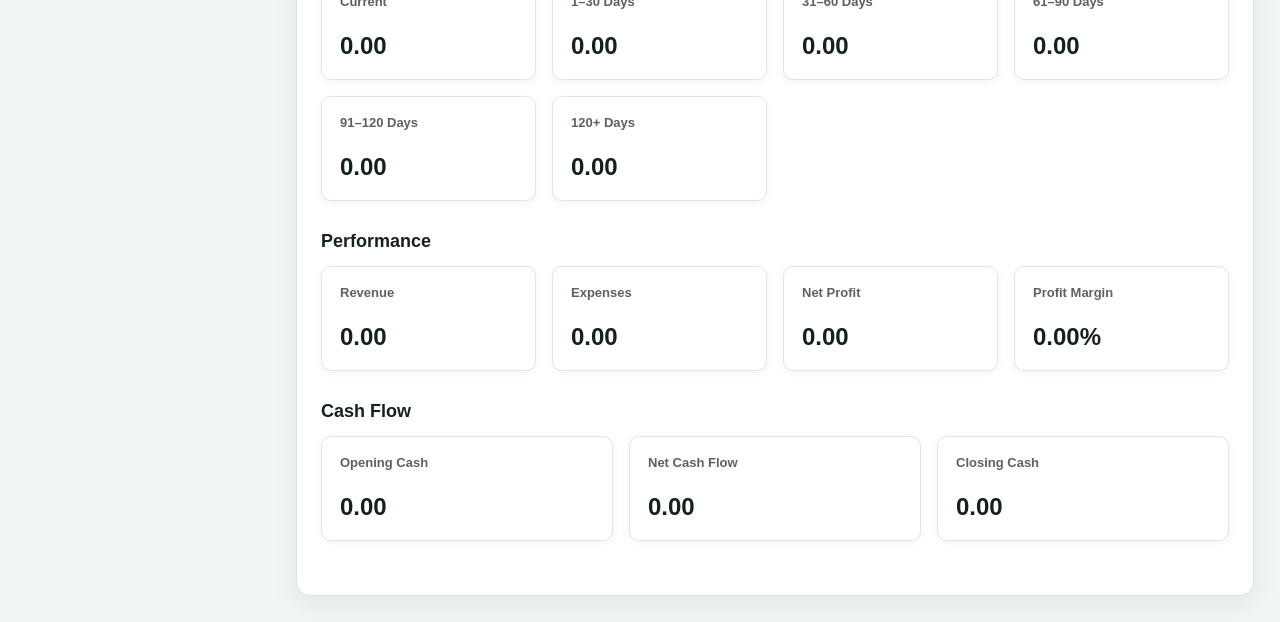
==== commit 7d89edc8: "Updated accounting-system" ====
--- a/index.html
+++ b/index.html
@@ -8,6 +8,7 @@
    accounting-system
   </title>
 <link href="css/style.css" rel="stylesheet"/>
+<link href="css/dashboard.css" rel="stylesheet"/>
 
 </head>
 
@@ -93,6 +94,7 @@
       Account
 <select id="account">
     <option value="">Select Account</option>
+    <option value="2030">Deferred Revenue</option>
     <option value="4010">Sales Revenue</option>
     <option value="4020">Service Revenue</option>
     <option value="5010">Feed Expense</option>
@@ -100,8 +102,8 @@
     <option value="5030">Rent Expense</option>
     <option value="5040">Utilities Expense</option>
     <option value="5060">Transport Expense</option>
+    <option value="5050">Depreciation Expense</option>
     <option value="5070">Other Expenses</option>
-    <option value="owner_drawing">Owner Drawing</option>
 </select>
 </label>
 
@@ -1047,13 +1049,317 @@
 
 <section class="app-section" id="dashboardSection">
 
-<h2>Financial Dashboard</h2>
-<div class="filter-controls">
-<label>From<input id="dashboardFromDate" type="date"/></label>
-<label>To<input id="dashboardToDate" type="date"/></label>
-<button id="refreshDashboard" type="button">Refresh Dashboard</button>
-</div>
-<div id="dashboard"></div>
+    <h2>Financial Dashboard</h2>
+
+    <div class="filter-controls">
+        <label>
+            From
+            <input id="dashboardFromDate" type="date">
+        </label>
+
+        <label>
+            To
+            <input id="dashboardToDate" type="date">
+        </label>
+
+        <button id="refreshDashboard" type="button">
+            Refresh Dashboard
+        </button>
+    </div>
+
+    <!-- FINANCIAL POSITION -->
+    <div class="dashboard-group">
+        <h3>Financial Position</h3>
+
+        <div class="dashboard-cards">
+
+            <div class="dashboard-card">
+                <span>Total Assets</span>
+                <strong id="cardTotalAssets">0.00</strong>
+            </div>
+
+            <div class="dashboard-card">
+                <span>Total Liabilities</span>
+                <strong id="cardTotalLiabilities">0.00</strong>
+            </div>
+
+            <div class="dashboard-card">
+                <span>Total Equity</span>
+                <strong id="cardTotalEquity">0.00</strong>
+            </div>
+
+            <div class="dashboard-card">
+                <span>Cash & Bank</span>
+                <strong id="cardCashBank">0.00</strong>
+            </div>
+
+            <div class="dashboard-card">
+                <span>Cash</span>
+                <strong id="cardCash">0.00</strong>
+            </div>
+            
+            <div class="dashboard-card">
+                <span>Bank</span>
+                <strong id="cardBank">0.00</strong>
+            </div>
+
+            <div class="dashboard-card">
+                <span>Accounts Receivable</span>
+                <strong id="cardReceivables">0.00</strong>
+            </div>
+
+            <div class="dashboard-card">
+                <span>Inventory</span>
+                <strong id="cardInventory">0.00</strong>
+            </div>
+
+            <div class="dashboard-card">
+                <span>Accounts Payable</span>
+                <strong id="cardPayables">0.00</strong>
+            </div>
+
+            <div class="dashboard-card">
+                <span>Loans Payable</span>
+                <strong id="cardLoans">0.00</strong>
+            </div>
+
+            <div class="dashboard-card">
+                <span>Balance Sheet Status</span>
+                <strong id="cardBalanceSheetStatus">
+                    Checking...
+                </strong>
+            </div>
+            
+            <div class="dashboard-card">
+                <span>Balance Sheet Difference</span>
+                <strong id="cardBalanceSheetDifference">
+                    0.00
+                </strong>
+            </div>
+
+        </div>
+    </div>
+
+
+    <!-- WORKING CAPITAL -->
+    <div class="dashboard-group">
+        <h3>Working Capital</h3>
+
+        <div class="dashboard-cards">
+
+            <div class="dashboard-card">
+                <span>Current Assets</span>
+                <strong id="cardCurrentAssets">0.00</strong>
+            </div>
+
+            <div class="dashboard-card">
+                <span>Current Liabilities</span>
+                <strong id="cardCurrentLiabilities">0.00</strong>
+            </div>
+
+            <div class="dashboard-card">
+                <span>Working Capital</span>
+                <strong id="cardWorkingCapital">0.00</strong>
+            </div>
+
+            <div class="dashboard-card">
+                <span>Current Ratio</span>
+                <strong id="cardCurrentRatio">0.00</strong>
+            </div>
+
+            <div class="dashboard-card">
+                <span>Cash & Bank</span>
+                <strong id="cardWorkingCash">0.00</strong>
+            </div>
+            
+            <div class="dashboard-card">
+                <span>Receivables</span>
+                <strong id="cardWorkingReceivables">0.00</strong>
+            </div>
+            
+            <div class="dashboard-card">
+                <span>Inventory</span>
+                <strong id="cardWorkingInventory">0.00</strong>
+            </div>
+        </div>
+    </div>
+
+    <div class="dashboard-group">
+        <h3>Receivables & Payables</h3>
+    
+        <div class="dashboard-cards">
+    
+            <div class="dashboard-card">
+                <span>Total Receivables</span>
+                <strong id="cardTotalReceivables">
+                    0.00
+                </strong>
+            </div>
+    
+            <div class="dashboard-card">
+                <span>Overdue Receivables</span>
+                <strong id="cardOverdueReceivables">
+                    0.00
+                </strong>
+            </div>
+    
+            <div class="dashboard-card">
+                <span>Total Payables</span>
+                <strong id="cardTotalPayables">
+                    0.00
+                </strong>
+            </div>
+    
+            <div class="dashboard-card">
+                <span>Overdue Payables</span>
+                <strong id="cardOverduePayables">
+                    0.00
+                </strong>
+            </div>
+    
+            <div class="dashboard-card">
+                <span>Net Receivable Position</span>
+                <strong id="cardNetReceivablePosition">
+                    0.00
+                </strong>
+            </div>
+    
+        </div>
+    </div>
+
+    <!-- Receivables Aging -->
+<div class="dashboard-group">
+    <h3>Receivables Aging</h3>
+
+    <div class="dashboard-cards">
+        <div class="dashboard-card">
+            <span>Current</span>
+            <strong id="cardReceivableCurrent">0.00</strong>
+        </div>
+
+        <div class="dashboard-card">
+            <span>1–30 Days</span>
+            <strong id="cardReceivable1to30">0.00</strong>
+        </div>
+
+        <div class="dashboard-card">
+            <span>31–60 Days</span>
+            <strong id="cardReceivable31to60">0.00</strong>
+        </div>
+
+        <div class="dashboard-card">
+            <span>61–90 Days</span>
+            <strong id="cardReceivable61to90">0.00</strong>
+        </div>
+
+        <div class="dashboard-card">
+            <span>91–120 Days</span>
+            <strong id="cardReceivable91to120">0.00</strong>
+        </div>
+
+        <div class="dashboard-card">
+            <span>120+ Days</span>
+            <strong id="cardReceivable120Plus">0.00</strong>
+        </div>
+    </div>
+</div>
+
+<!-- Payables Aging -->
+<div class="dashboard-group">
+    <h3>Payables Aging</h3>
+
+    <div class="dashboard-cards">
+        <div class="dashboard-card">
+            <span>Current</span>
+            <strong id="cardPayableCurrent">0.00</strong>
+        </div>
+
+        <div class="dashboard-card">
+            <span>1–30 Days</span>
+            <strong id="cardPayable1to30">0.00</strong>
+        </div>
+
+        <div class="dashboard-card">
+            <span>31–60 Days</span>
+            <strong id="cardPayable31to60">0.00</strong>
+        </div>
+
+        <div class="dashboard-card">
+            <span>61–90 Days</span>
+            <strong id="cardPayable61to90">0.00</strong>
+        </div>
+
+        <div class="dashboard-card">
+            <span>91–120 Days</span>
+            <strong id="cardPayable91to120">0.00</strong>
+        </div>
+
+        <div class="dashboard-card">
+            <span>120+ Days</span>
+            <strong id="cardPayable120Plus">0.00</strong>
+        </div>
+    </div>
+</div>
+
+
+    <!-- PERFORMANCE -->
+    <div class="dashboard-group">
+        <h3>Performance</h3>
+
+        <div class="dashboard-cards">
+
+            <div class="dashboard-card">
+                <span>Revenue</span>
+                <strong id="cardRevenue">0.00</strong>
+            </div>
+
+            <div class="dashboard-card">
+                <span>Expenses</span>
+                <strong id="cardExpenses">0.00</strong>
+            </div>
+
+            <div class="dashboard-card">
+                <span>Net Profit</span>
+                <strong id="cardNetProfit">0.00</strong>
+            </div>
+
+            <div class="dashboard-card">
+                <span>Profit Margin</span>
+                <strong id="cardProfitMargin">0.00%</strong>
+            </div>
+
+        </div>
+    </div>
+
+    <div class="dashboard-group">
+        <h3>Cash Flow</h3>
+    
+        <div class="dashboard-cards">
+    
+            <div class="dashboard-card">
+                <span>Opening Cash</span>
+                <strong id="cardOpeningCash">
+                    0.00
+                </strong>
+            </div>
+    
+            <div class="dashboard-card">
+                <span>Net Cash Flow</span>
+                <strong id="cardNetCashFlow">
+                    0.00
+                </strong>
+            </div>
+    
+            <div class="dashboard-card">
+                <span>Closing Cash</span>
+                <strong id="cardClosingCash">
+                    0.00
+                </strong>
+            </div>
+    
+        </div>
+    </div>
+
 </section>
 
 
--- a/css/style.css
+++ b/css/style.css
@@ -315,99 +315,110 @@
     }
 }
 @media(max-width:760px){
+
     body{
-        padding-bottom:64px;
-    }
+        padding-bottom:0;
+    }
+
+    /* Keep the full accounting sidebar available */
     .app-sidebar{
         transform:translateX(-100%);
         transition:transform .22s ease;
         width:280px;
+        height:100vh;
         box-shadow:10px 0 30px rgba(0,0,0,.18);
     }
+
+    /* Hamburger opens the sidebar */
     .app-sidebar.open{
         transform:translateX(0);
     }
+
+    /* Make the complete menu scrollable */
+    .sidebar-nav{
+        overflow-y:auto;
+        overflow-x:hidden;
+        flex:1;
+        min-height:0;
+        -webkit-overflow-scrolling:touch;
+    }
+
     .sidebar-overlay{
         position:fixed;
-        inset:0;background:rgba(0,0,0,.42);
+        inset:0;
+        background:rgba(0,0,0,.42);
         z-index:900;
     }
+
     .sidebar-overlay.show{
         display:block;
     }
+
+    /* Main content uses full phone width */
     .app-main{
         margin-left:0;
         width:100%;
     }
+
     .app-topbar{
         height:64px;
         padding:0 14px;
     }
+
     .menu-toggle{
         display:block;
     }
+
     .page-heading h1{
         font-size:17px;
-    }.app-badge{
+    }
+
+    .app-badge{
         display:none;
-    }.app-content{
+    }
+
+    .app-content{
         padding:12px;
     }
+
     .app-section{
         padding:16px;
         border-radius:11px;
     }
+
+    /* Hide the four-item bottom navigation */
     .mobile-nav{
-        position:fixed;
-        display:flex;
-        bottom:0;
-        left:0;
-        right:0;
-        height:64px;
-        background:#fff;
-        border-top:1px solid var(--border);
-        z-index:800;
-        justify-content:space-around;
-    }
-    .mobile-nav button{
-        flex:1;border:0;
-        background:transparent;
-        color:var(--muted);
-        font-size:10px;
-        display:flex;
-        flex-direction:column;
-        align-items:center;
-        justify-content:center;
-        gap:3px;
-    }
-    .mobile-nav button.active{
-        color:var(--accent);
-        font-weight:700;
-    }
-    .mobile-icon{
-        width:6px;
-        height:6px;
-        border:1px solid currentColor;
-        border-radius:50%;
-    }
-    .statement-controls,.filter-controls{
+        display:none;
+    }
+
+    .statement-controls,
+    .filter-controls{
         align-items:stretch;
         flex-direction:column;
     }
-    .statement-controls label,.filter-controls label{
+
+    .statement-controls label,
+    .filter-controls label{
         width:100%;
     }
-    .statement-controls input,.statement-controls select,.filter-controls input,.filter-controls select{
+
+    .statement-controls input,
+    .statement-controls select,
+    .filter-controls input,
+    .filter-controls select{
         width:100%;
     }
+
     .app-section table{
         display:block;
         overflow-x:auto;
         white-space:nowrap;
     }
+
     .app-section form{
         display:block;
     }
+
     .app-section .form-group{
         margin-bottom:12px;
     }
--- a/css/dashboard.css
+++ b/css/dashboard.css
@@ -0,0 +1,209 @@
+/* ==================================================
+   DASHBOARD
+================================================== */
+
+#dashboardSection {
+    width: 100%;
+}
+
+
+/* ==================================================
+   FILTER CONTROLS
+================================================== */
+
+#dashboardSection .filter-controls {
+    display: flex;
+    flex-wrap: wrap;
+    align-items: end;
+    gap: 12px;
+    margin-bottom: 24px;
+}
+
+#dashboardSection .filter-controls label {
+    display: flex;
+    flex-direction: column;
+    gap: 6px;
+    font-weight: 600;
+}
+
+#dashboardSection .filter-controls input {
+    min-height: 40px;
+    padding: 8px 10px;
+    border: 1px solid #d0d5d9;
+    border-radius: 6px;
+    box-sizing: border-box;
+}
+
+#refreshDashboard {
+    min-height: 40px;
+    padding: 8px 16px;
+    border: none;
+    border-radius: 6px;
+    cursor: pointer;
+    font-weight: 600;
+}
+
+
+/* ==================================================
+   DASHBOARD GROUP
+================================================== */
+
+.dashboard-group {
+    margin-bottom: 30px;
+}
+
+.dashboard-group h3 {
+    margin: 0 0 14px;
+    font-size: 18px;
+    font-weight: 700;
+}
+
+
+/* ==================================================
+   DASHBOARD CARDS
+================================================== */
+
+.dashboard-cards {
+    display: grid;
+    grid-template-columns:
+        repeat(auto-fit, minmax(190px, 1fr));
+
+    gap: 16px;
+}
+
+
+/* ==================================================
+   SINGLE CARD
+================================================== */
+
+.dashboard-card {
+    min-height: 105px;
+    padding: 18px;
+
+    border: 1px solid #e1e5e8;
+    border-radius: 10px;
+
+    background: #ffffff;
+
+    box-sizing: border-box;
+
+    display: flex;
+    flex-direction: column;
+    justify-content: space-between;
+
+    box-shadow:
+        0 2px 8px rgba(0, 0, 0, 0.05);
+
+    transition:
+        transform 0.15s ease,
+        box-shadow 0.15s ease;
+}
+
+.dashboard-card:hover {
+    transform: translateY(-2px);
+
+    box-shadow:
+        0 5px 15px rgba(0, 0, 0, 0.08);
+}
+
+
+/* ==================================================
+   CARD LABEL
+================================================== */
+
+.dashboard-card span {
+    font-size: 13px;
+    font-weight: 600;
+    opacity: 0.7;
+}
+
+
+/* ==================================================
+   CARD VALUE
+================================================== */
+
+.dashboard-card strong {
+    display: block;
+
+    margin-top: 12px;
+
+    font-size: 24px;
+    line-height: 1.2;
+
+    font-weight: 700;
+
+    word-break: break-word;
+}
+
+
+/* ==================================================
+   TABLET
+================================================== */
+
+@media (max-width: 900px) {
+
+    .dashboard-cards {
+        grid-template-columns:
+            repeat(2, minmax(0, 1fr));
+    }
+
+}
+
+
+/* ==================================================
+   MOBILE
+================================================== */
+
+@media (max-width: 600px) {
+
+    #dashboardSection .filter-controls {
+        display: grid;
+        grid-template-columns: 1fr;
+        align-items: stretch;
+    }
+
+    #dashboardSection .filter-controls label {
+        width: 100%;
+    }
+
+    #dashboardSection .filter-controls input,
+    #refreshDashboard {
+        width: 100%;
+    }
+
+    .dashboard-cards {
+        grid-template-columns: 1fr;
+        gap: 12px;
+    }
+
+    .dashboard-card {
+        min-height: 95px;
+        padding: 16px;
+    }
+
+    .dashboard-card strong {
+        font-size: 22px;
+    }
+
+    .dashboard-group {
+        margin-bottom: 24px;
+    }
+
+}
+
+
+/* ==================================================
+   VERY SMALL PHONES
+================================================== */
+
+@media (max-width: 380px) {
+
+    .dashboard-card strong {
+        font-size: 20px;
+    }
+
+    .dashboard-group h3 {
+        font-size: 16px;
+    }
+
+}
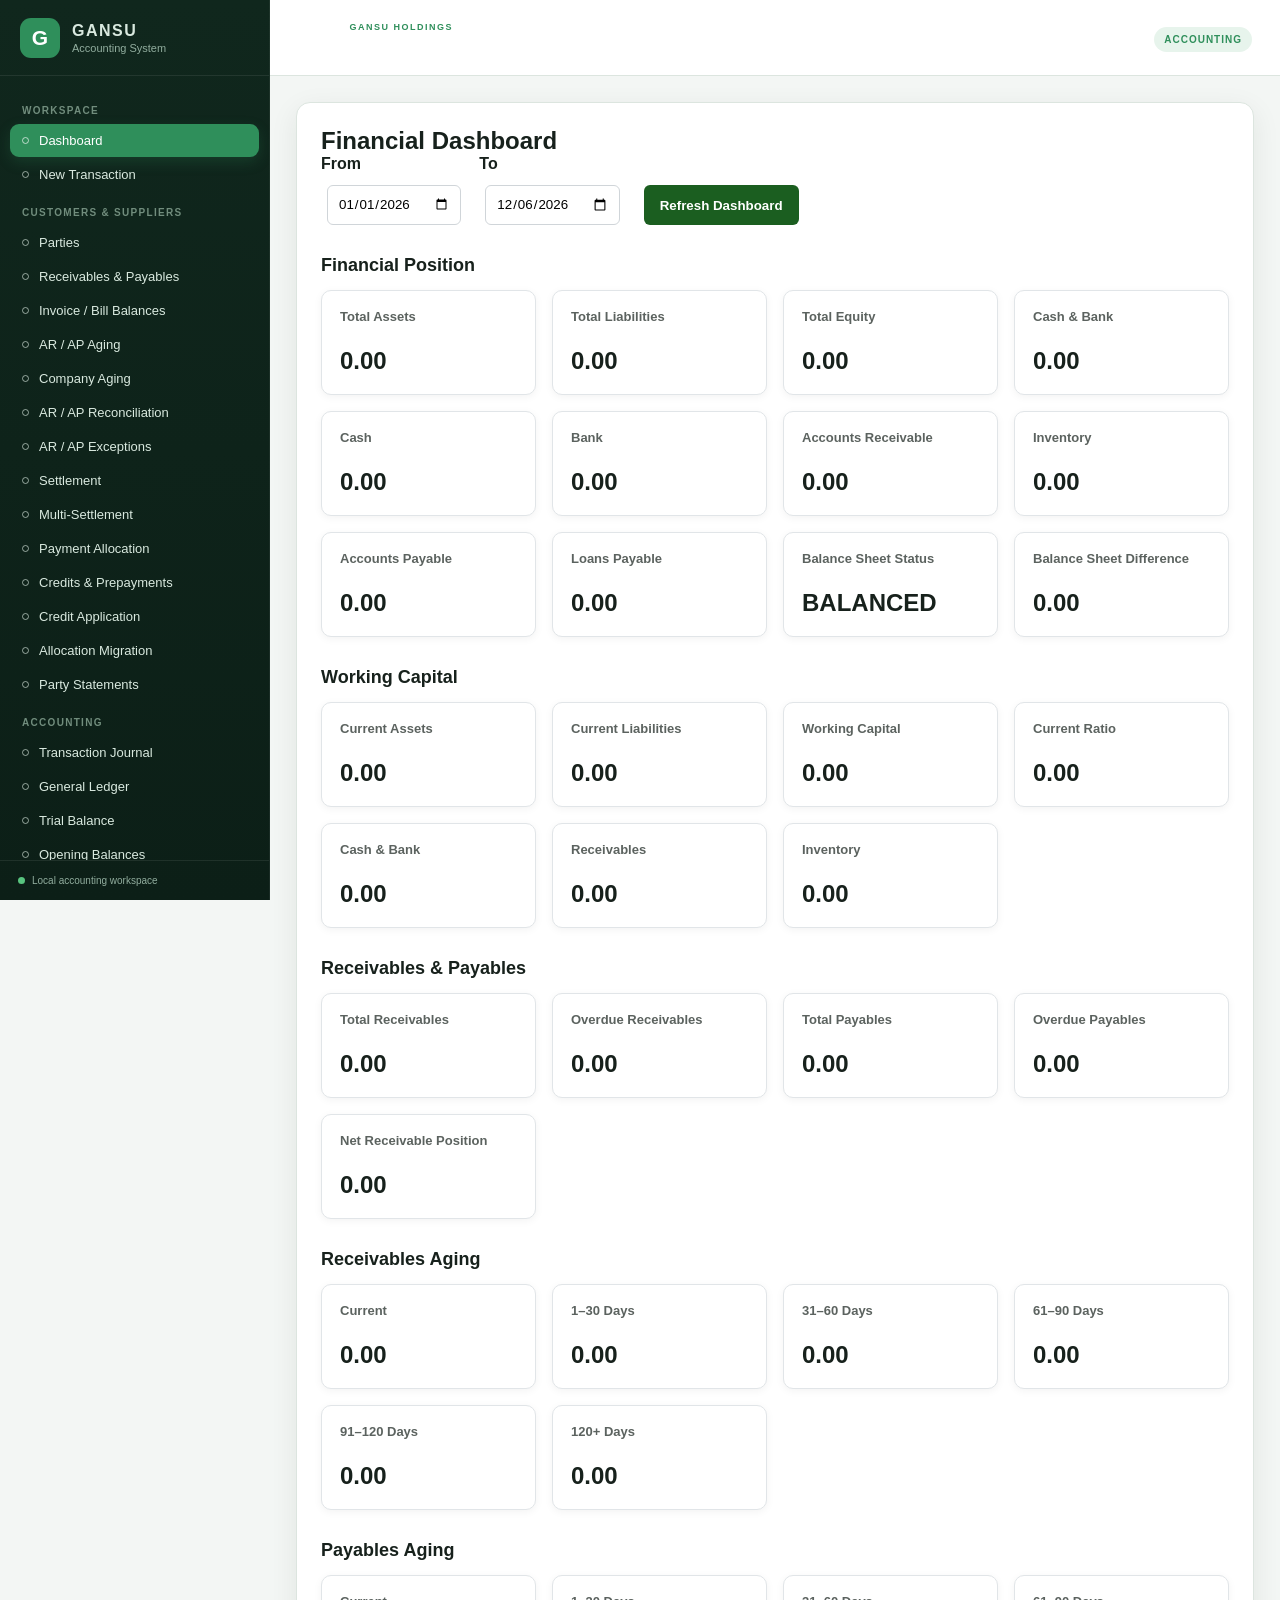
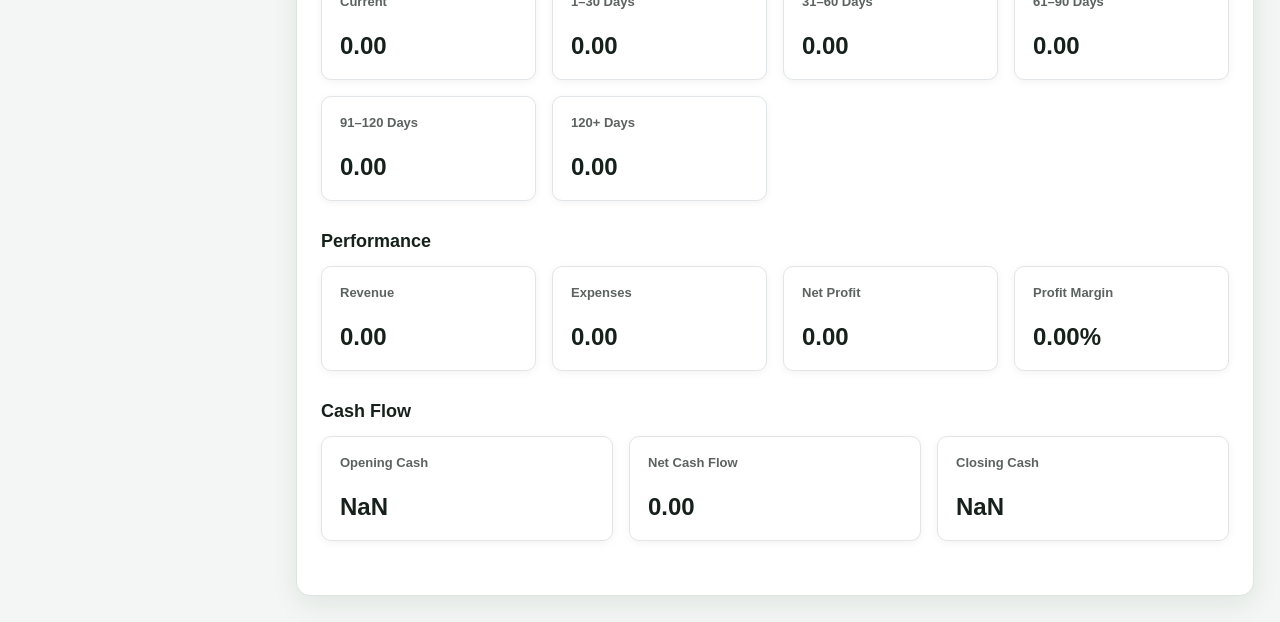
==== commit 3a8ae82f: "Updated accounting-system" ====
--- a/index.html
+++ b/index.html
@@ -78,45 +78,93 @@
 <section class="app-section" id="transactionSection">
 <h2>Enter Transaction</h2>
 <form id="transactionForm">
+    <div class="form-group">
+        <label for="transactionType">
+            Transaction Type
+        </label>
+    
+        <select id="transactionType" required>
+            <option value="">Select transaction type</option>
+    
+            <option value="revenue">
+                Revenue / Sale
+            </option>
+    
+            <option value="expense">
+                Expense
+            </option>
+    
+            <option value="inventory_purchase">
+                Inventory Purchase
+            </option>
+
+            <option value="inventory_sale_cogs">
+                    Cost of Goods Sold
+            </option>
+    
+            <option value="asset_purchase">
+                Asset Purchase
+            </option>
+    
+            <option value="customer_payment">
+                Customer Payment
+            </option>
+    
+            <option value="supplier_payment">
+                Supplier Payment
+            </option>
+    
+            <option value="customer_deposit">
+                Customer Deposit
+            </option>
+
+            <option value="customer_deposit_fulfillment">
+                Customer Deposit Fulfillment
+            </option>
+    
+            <option value="loan_received">
+                Loan Received
+            </option>
+    
+            <option value="loan_repayment">
+                Loan Repayment
+            </option>
+    
+            <option value="owner_investment">
+                Owner Investment
+            </option>
+    
+            <option value="owner_drawing">
+                Owner Drawing
+            </option>
+        </select>
+    </div>
+
+    <div id="debitAccountGroup" class="form-group">
+        <label for="debitAccount">
+            Debit Account/Receive Into
+        </label>
+    
+        <select id="debitAccount">
+            <option value="">
+                Select debit account
+            </option>
+        </select>
+    </div>
+    
+    <div id="creditAccountGroup" class="form-group">
+        <label for="creditAccount">
+            Credit Account/Pay out From
+        </label>
+    
+        <select id="creditAccount">
+            <option value="">
+                Select credit account
+            </option>
+        </select>
+    </div>
+
 <div class="form-group">
-<label for="transactionType">Transaction Type</label>
-<select id="transactionType" required="">
-    <option value="">Select Transaction Type</option>
-    <option value="revenue">Revenue</option>
-    <option value="expense">Expense</option>
-    <option value="asset">Asset Purchase</option>
-    <option value="owner_drawing">Owner Drawing</option>
-</select>
-</div>
-
-<div class="form-group">
-<label id="normalAccountGroup" style="display:none;">
-      Account
-<select id="account">
-    <option value="">Select Account</option>
-    <option value="2030">Deferred Revenue</option>
-    <option value="4010">Sales Revenue</option>
-    <option value="4020">Service Revenue</option>
-    <option value="5010">Feed Expense</option>
-    <option value="5020">Salary Expense</option>
-    <option value="5030">Rent Expense</option>
-    <option value="5040">Utilities Expense</option>
-    <option value="5060">Transport Expense</option>
-    <option value="5050">Depreciation Expense</option>
-    <option value="5070">Other Expenses</option>
-</select>
-</label>
-
-<label id="receivingAccountGroup" style="display:none;">
-      Receiving Account
-<select id="receivingAccount">
-    <option value="">Select Receiving Account</option>
-    <option value="1010">Cash</option>
-    <option value="1020">Bank</option>
-    <option value="1030">Accounts Receivable</option>
-</select>
-</label>
-
 <label id="customerGroup" style="display:none;">
       Customer
 <select id="customer">
@@ -129,42 +177,23 @@
       <input id="dueDate" type="date"/>
 </label>
 
-<label id="paymentAccountGroup" style="display:none;">
-      Payment Account
-<select id="paymentAccount">
-    <option value="">Select Payment Account</option>
-    <option value="1010">Cash</option>
-    <option value="1020">Bank</option>
-    <option value="2010">Accounts Payable</option>
-    <option value="2020">Loans Payable</option>
-</select>
-</label>
-
-<label id="drawingPaymentAccountGroup" style="display:none;">
-      Payment Account
-<select id="drawingPaymentAccount">
-    <option value="">Select Payment Account</option>
-    <option value="1010">Cash</option>
-    <option value="1020">Bank</option>
-</select>
-</label>
-
 <label id="supplierGroup" style="display:none;">
       Supplier
 <select id="supplier">
     <option value="">Select Supplier</option>
 </select>
 </label>
-
-<label id="assetAccountGroup" style="display:none;">
-      Asset Account
-<select id="assetAccount">
-    <option value="">Select Asset</option>
-    <option value="1500">Machinery</option>
-    <option value="1510">Vehicles</option>
-    <option value="1520">Buildings</option>
-</select>
-</label>
+</div>
+
+<div id="costOfGoodsSoldGroup" style="display: none;">
+    <label for="costOfGoodsSold">Cost of Goods Sold</label>
+    <input
+        type="number"
+        id="costOfGoodsSold"
+        min="0"
+        step="0.01"
+        placeholder="Enter cost of goods supplied"
+    >
 </div>
 
 <div class="form-group">
@@ -1600,5 +1629,114 @@
 })();
 </script>
 
+
+<!-- Mobile Bottom Navigation -->
+<nav class="mobile-bottom-nav" aria-label="Mobile navigation">
+
+    <button
+        type="button"
+        class="mobile-nav-item"
+        data-section="dashboardSection"
+    >
+        <span class="mobile-nav-icon">⌂</span>
+        <span>Home</span>
+    </button>
+
+    <button
+        type="button"
+        class="mobile-nav-item"
+        data-section="journalSection"
+    >
+        <span class="mobile-nav-icon">▤</span>
+        <span>Journal</span>
+    </button>
+
+    <button
+        type="button"
+        class="mobile-nav-item mobile-nav-new-entry"
+        data-section="transactionSection"
+    >
+        <span class="mobile-nav-icon">＋</span>
+        <span>New Entry</span>
+    </button>
+
+    <button
+        type="button"
+        class="mobile-nav-item"
+        data-section="ledgerSection"
+    >
+        <span class="mobile-nav-icon">▥</span>
+        <span>Ledger</span>
+    </button>
+
+    <button
+        type="button"
+        class="mobile-nav-item"
+        data-section="financialStatementsSection"
+    >
+        <span class="mobile-nav-icon">▧</span>
+        <span>Statements</span>
+    </button>
+
+</nav>
+<script>
+    // new script for based navigation buttons
+
+const mobileNavItems =
+    document.querySelectorAll(".mobile-nav-item");
+
+mobileNavItems.forEach(item => {
+
+    item.addEventListener("click", () => {
+
+        const sectionId =
+            item.dataset.section;
+
+        if (!sectionId) return;
+
+        const section =
+            document.getElementById(sectionId);
+
+        if (!section) {
+            console.warn(
+                `Section not found: ${sectionId}`
+            );
+            return;
+        }
+
+        // Hide all application sections
+        document
+            .querySelectorAll(".app-section")
+            .forEach(appSection => {
+                appSection.classList.remove("active");
+            });
+
+        // Show selected section
+        section.classList.add("active");
+
+        // Highlight selected mobile button
+        mobileNavItems.forEach(navItem => {
+            navItem.classList.remove("active");
+        });
+
+        item.classList.add("active");
+
+        // Close sidebar if it is open
+        const sidebar =
+            document.querySelector(".app-sidebar");
+
+        if (sidebar) {
+            sidebar.classList.remove("open");
+        }
+
+        // Scroll to top
+        window.scrollTo({
+            top: 0,
+            behavior: "smooth"
+        });
+    });
+
+});
+</script>
 </body>
 </html>
--- a/css/style.css
+++ b/css/style.css
@@ -69,9 +69,6 @@
     button:hover{
     background:#2e7d32;
     }
-
-
-
 
 
 :root{
@@ -97,10 +94,7 @@
     margin:0;
     background:var(--page);
     color:var(--text);
-    font-family:Inter,
-    system-ui,
-    -apple-system,
-    BlinkMacSystemFont,
+    font-family:Inter, system-ui, -apple-system, BlinkMacSystemFont, 
     "Segoe UI",
     sans-serif;
 }
@@ -367,6 +361,7 @@
 
     .menu-toggle{
         display:block;
+        color: #1b5e20;
     }
 
     .page-heading h1{
@@ -445,4 +440,71 @@
     .app-section{
         page-break-inside:auto;
     }
+}
+
+/* =========================================
+   MOBILE BOTTOM NAVIGATION
+   ========================================= */
+
+   .mobile-bottom-nav {
+    display: none;
+}
+
+@media (max-width: 760px) {
+
+    .mobile-bottom-nav {
+        position: fixed;
+        left: 0;
+        right: 0;
+        bottom: 0;
+
+        height: 68px;
+
+        display: grid;
+        grid-template-columns: repeat(5, 1fr);
+
+        background: #ffffff;
+        border-top: 1px solid #ddd;
+
+        z-index: 10000;
+
+        padding-bottom: env(safe-area-inset-bottom);
+    }
+
+    .mobile-nav-item {
+        border: none;
+        background: transparent;
+
+        display: flex;
+        flex-direction: column;
+        align-items: center;
+        justify-content: center;
+
+        gap: 3px;
+
+        color: #1b5e20;
+
+        font-size: 11px;
+        font-weight: 600;
+
+        cursor: pointer;
+    }
+
+    .mobile-nav-icon {
+        font-size: 24px;
+        line-height: 1;
+    }
+
+    .mobile-nav-new-entry {
+        font-weight: 700;
+    }
+
+    .mobile-nav-item:active {
+        transform: scale(0.95);
+    }
+
+    /* Prevent content from being hidden behind bottom navigation */
+    .app-main {
+        padding-bottom: 90px;
+    }
 }
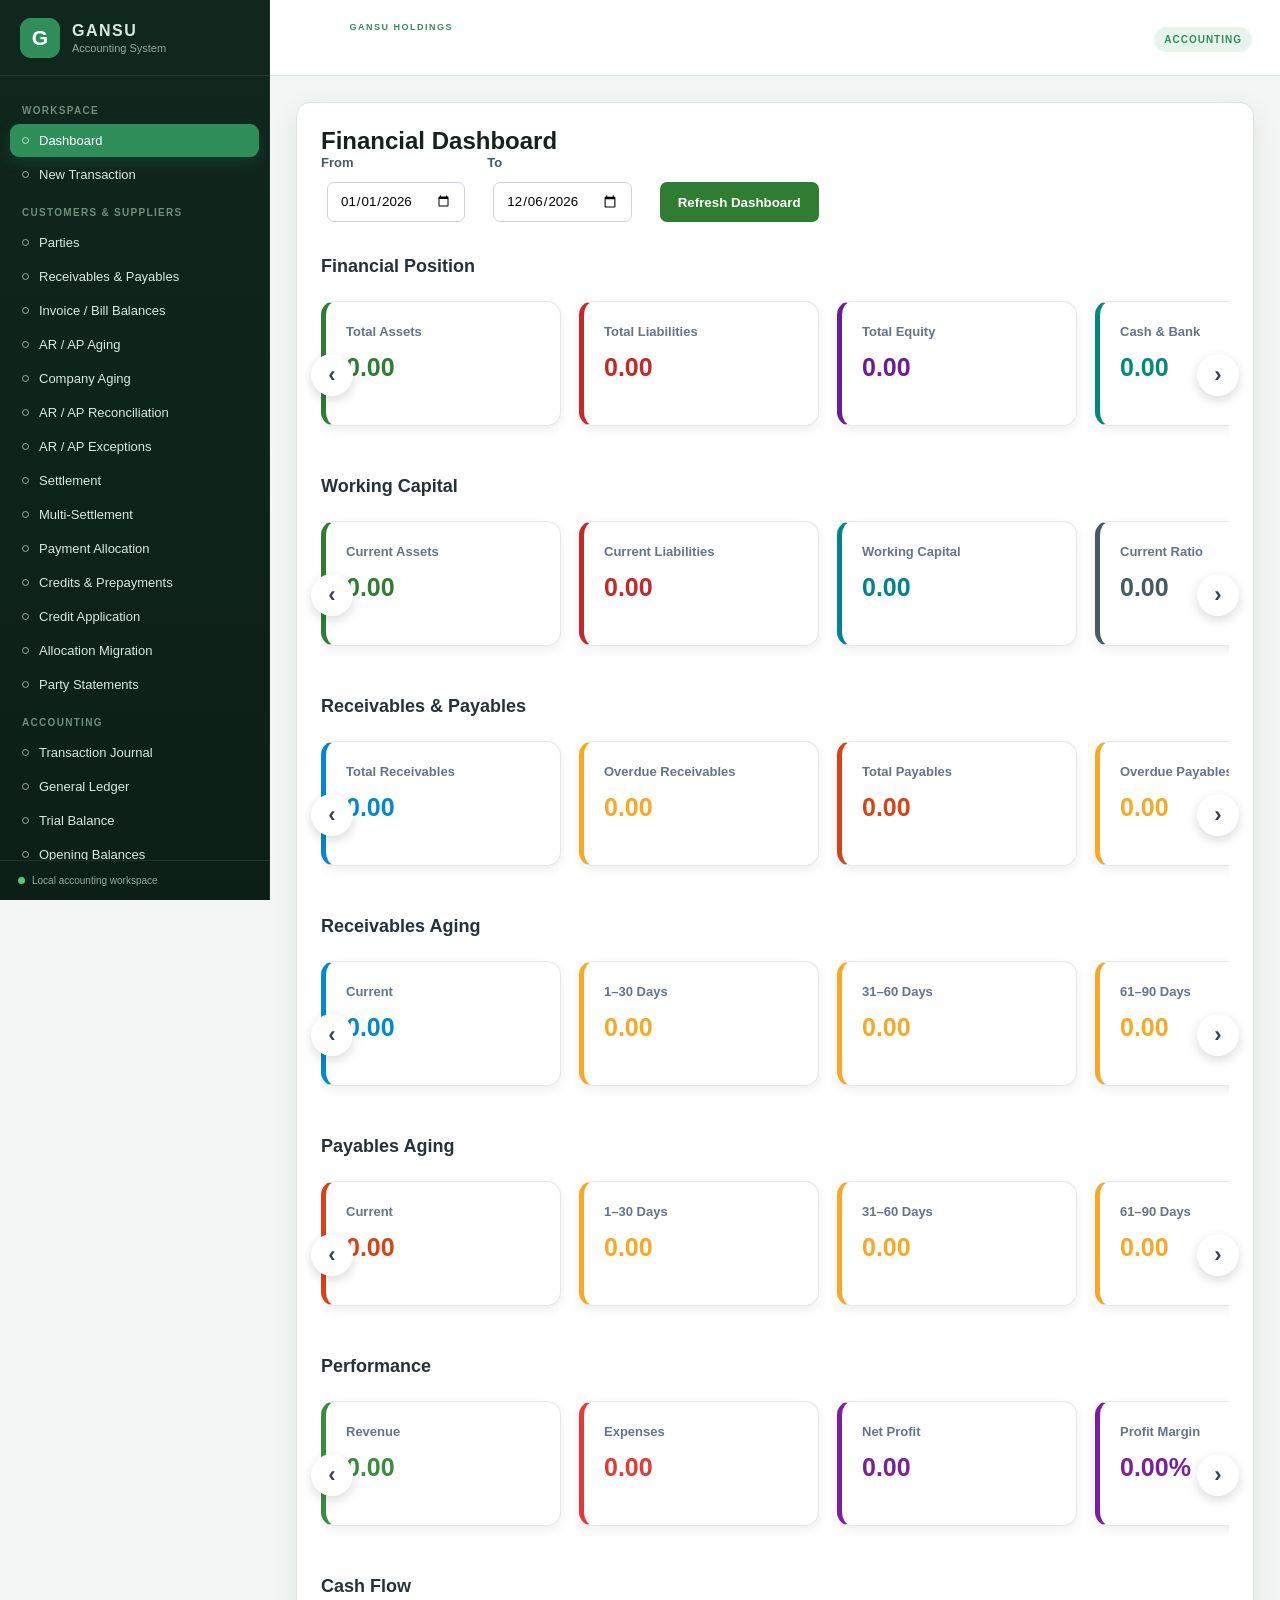
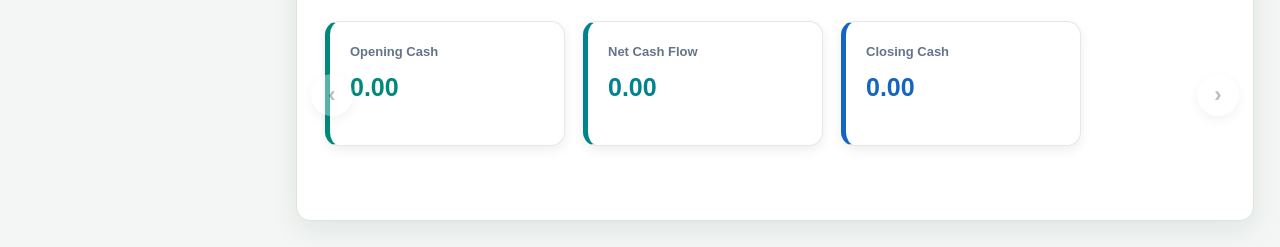
==== commit 7bd737b5: "Updated accounting-system" ====
--- a/index.html
+++ b/index.html
@@ -1078,318 +1078,444 @@
 
 <section class="app-section" id="dashboardSection">
 
-    <h2>Financial Dashboard</h2>
-
-    <div class="filter-controls">
-        <label>
-            From
-            <input id="dashboardFromDate" type="date">
-        </label>
-
-        <label>
-            To
-            <input id="dashboardToDate" type="date">
-        </label>
-
-        <button id="refreshDashboard" type="button">
-            Refresh Dashboard
+        <h2>Financial Dashboard</h2>
+    
+        <div class="filter-controls">
+            <label>
+                From
+                <input id="dashboardFromDate" type="date">
+            </label>
+    
+            <label>
+                To
+                <input id="dashboardToDate" type="date">
+            </label>
+    
+            <button id="refreshDashboard" type="button">
+                Refresh Dashboard
+            </button>
+        </div>
+    
+        <!-- FINANCIAL POSITION -->
+        <div class="dashboard-group">
+            <h3>Financial Position</h3>
+
+            <div class="dashboard-carousel">
+
+                    <button
+                        type="button"
+                        class="dashboard-carousel-btn dashboard-carousel-prev"
+                        aria-label="Previous Financial Position cards">
+                        ‹
+                    </button>
+    
+            <div class="dashboard-cards">
+    
+                <div class="dashboard-card">
+                    <span>Total Assets</span>
+                    <strong id="cardTotalAssets">0.00</strong>
+                </div>
+    
+                <div class="dashboard-card">
+                    <span>Total Liabilities</span>
+                    <strong id="cardTotalLiabilities">0.00</strong>
+                </div>
+    
+                <div class="dashboard-card">
+                    <span>Total Equity</span>
+                    <strong id="cardTotalEquity">0.00</strong>
+                </div>
+    
+                <div class="dashboard-card">
+                    <span>Cash & Bank</span>
+                    <strong id="cardCashBank">0.00</strong>
+                </div>
+    
+                <div class="dashboard-card">
+                    <span>Cash</span>
+                    <strong id="cardCash">0.00</strong>
+                </div>
+                
+                <div class="dashboard-card">
+                    <span>Bank</span>
+                    <strong id="cardBank">0.00</strong>
+                </div>
+    
+                <div class="dashboard-card">
+                    <span>Accounts Receivable</span>
+                    <strong id="cardReceivables">0.00</strong>
+                </div>
+    
+                <div class="dashboard-card">
+                    <span>Inventory</span>
+                    <strong id="cardInventory">0.00</strong>
+                </div>
+    
+                <div class="dashboard-card">
+                    <span>Accounts Payable</span>
+                    <strong id="cardPayables">0.00</strong>
+                </div>
+    
+                <div class="dashboard-card">
+                    <span>Loans Payable</span>
+                    <strong id="cardLoans">0.00</strong>
+                </div>
+    
+                <div class="dashboard-card">
+                    <span>Balance Sheet Status</span>
+                    <strong id="cardBalanceSheetStatus">
+                        Checking...
+                    </strong>
+                </div>
+                
+                <div class="dashboard-card">
+                    <span>Balance Sheet Difference</span>
+                    <strong id="cardBalanceSheetDifference">
+                        0.00
+                    </strong>
+                </div>
+    
+            </div>
+
+            <button
+            type="button"
+            class="dashboard-carousel-btn dashboard-carousel-next"
+            aria-label="Next Financial Position cards">
+            ›
         </button>
+
     </div>
-
-    <!-- FINANCIAL POSITION -->
+        </div>
+    
+    
+        <!-- WORKING CAPITAL -->
+        <div class="dashboard-group">
+            <h3>Working Capital</h3>
+
+            <div class="dashboard-carousel">
+
+                    <button
+                        type="button"
+                        class="dashboard-carousel-btn dashboard-carousel-prev"
+                        aria-label="Previous Financial Position cards">
+                        ‹
+                    </button>
+    
+            <div class="dashboard-cards">
+    
+                <div class="dashboard-card">
+                    <span>Current Assets</span>
+                    <strong id="cardCurrentAssets">0.00</strong>
+                </div>
+    
+                <div class="dashboard-card">
+                    <span>Current Liabilities</span>
+                    <strong id="cardCurrentLiabilities">0.00</strong>
+                </div>
+    
+                <div class="dashboard-card">
+                    <span>Working Capital</span>
+                    <strong id="cardWorkingCapital">0.00</strong>
+                </div>
+    
+                <div class="dashboard-card">
+                    <span>Current Ratio</span>
+                    <strong id="cardCurrentRatio">0.00</strong>
+                </div>
+    
+                <div class="dashboard-card">
+                    <span>Cash & Bank</span>
+                    <strong id="cardWorkingCash">0.00</strong>
+                </div>
+                
+                <div class="dashboard-card">
+                    <span>Receivables</span>
+                    <strong id="cardWorkingReceivables">0.00</strong>
+                </div>
+                
+                <div class="dashboard-card">
+                    <span>Inventory</span>
+                    <strong id="cardWorkingInventory">0.00</strong>
+                </div>
+            </div>
+
+            <button
+            type="button"
+            class="dashboard-carousel-btn dashboard-carousel-next"
+            aria-label="Next Financial Position cards">
+            ›
+        </button>
+
+    </div>
+        </div>
+    
+        <div class="dashboard-group">
+            <h3>Receivables & Payables</h3>
+
+            <div class="dashboard-carousel">
+
+                    <button
+                        type="button"
+                        class="dashboard-carousel-btn dashboard-carousel-prev"
+                        aria-label="Previous Financial Position cards">
+                        ‹
+                    </button>
+        
+            <div class="dashboard-cards">
+        
+                <div class="dashboard-card">
+                    <span>Total Receivables</span>
+                    <strong id="cardTotalReceivables">
+                        0.00
+                    </strong>
+                </div>
+        
+                <div class="dashboard-card">
+                    <span>Overdue Receivables</span>
+                    <strong id="cardOverdueReceivables">
+                        0.00
+                    </strong>
+                </div>
+        
+                <div class="dashboard-card">
+                    <span>Total Payables</span>
+                    <strong id="cardTotalPayables">
+                        0.00
+                    </strong>
+                </div>
+        
+                <div class="dashboard-card">
+                    <span>Overdue Payables</span>
+                    <strong id="cardOverduePayables">
+                        0.00
+                    </strong>
+                </div>
+        
+                <div class="dashboard-card">
+                    <span>Net Receivable Position</span>
+                    <strong id="cardNetReceivablePosition">
+                        0.00
+                    </strong>
+                </div>
+        
+            </div>
+
+            <button
+            type="button"
+            class="dashboard-carousel-btn dashboard-carousel-next"
+            aria-label="Next Financial Position cards">
+            ›
+        </button>
+
+    </div>
+        </div>
+    
+        <!-- Receivables Aging -->
     <div class="dashboard-group">
-        <h3>Financial Position</h3>
-
+        <h3>Receivables Aging</h3>
+
+        <div class="dashboard-carousel">
+
+                <button
+                    type="button"
+                    class="dashboard-carousel-btn dashboard-carousel-prev"
+                    aria-label="Previous Financial Position cards">
+                    ‹
+                </button>
+    
         <div class="dashboard-cards">
-
             <div class="dashboard-card">
-                <span>Total Assets</span>
-                <strong id="cardTotalAssets">0.00</strong>
+                <span>Current</span>
+                <strong id="cardReceivableCurrent">0.00</strong>
             </div>
-
+    
             <div class="dashboard-card">
-                <span>Total Liabilities</span>
-                <strong id="cardTotalLiabilities">0.00</strong>
+                <span>1–30 Days</span>
+                <strong id="cardReceivable1to30">0.00</strong>
             </div>
-
+    
             <div class="dashboard-card">
-                <span>Total Equity</span>
-                <strong id="cardTotalEquity">0.00</strong>
+                <span>31–60 Days</span>
+                <strong id="cardReceivable31to60">0.00</strong>
             </div>
-
+    
             <div class="dashboard-card">
-                <span>Cash & Bank</span>
-                <strong id="cardCashBank">0.00</strong>
+                <span>61–90 Days</span>
+                <strong id="cardReceivable61to90">0.00</strong>
             </div>
-
+    
             <div class="dashboard-card">
-                <span>Cash</span>
-                <strong id="cardCash">0.00</strong>
+                <span>91–120 Days</span>
+                <strong id="cardReceivable91to120">0.00</strong>
             </div>
-            
+    
             <div class="dashboard-card">
-                <span>Bank</span>
-                <strong id="cardBank">0.00</strong>
-            </div>
-
-            <div class="dashboard-card">
-                <span>Accounts Receivable</span>
-                <strong id="cardReceivables">0.00</strong>
-            </div>
-
-            <div class="dashboard-card">
-                <span>Inventory</span>
-                <strong id="cardInventory">0.00</strong>
-            </div>
-
-            <div class="dashboard-card">
-                <span>Accounts Payable</span>
-                <strong id="cardPayables">0.00</strong>
-            </div>
-
-            <div class="dashboard-card">
-                <span>Loans Payable</span>
-                <strong id="cardLoans">0.00</strong>
-            </div>
-
-            <div class="dashboard-card">
-                <span>Balance Sheet Status</span>
-                <strong id="cardBalanceSheetStatus">
-                    Checking...
-                </strong>
-            </div>
-            
-            <div class="dashboard-card">
-                <span>Balance Sheet Difference</span>
-                <strong id="cardBalanceSheetDifference">
-                    0.00
-                </strong>
-            </div>
-
-        </div>
-    </div>
-
-
-    <!-- WORKING CAPITAL -->
-    <div class="dashboard-group">
-        <h3>Working Capital</h3>
-
-        <div class="dashboard-cards">
-
-            <div class="dashboard-card">
-                <span>Current Assets</span>
-                <strong id="cardCurrentAssets">0.00</strong>
-            </div>
-
-            <div class="dashboard-card">
-                <span>Current Liabilities</span>
-                <strong id="cardCurrentLiabilities">0.00</strong>
-            </div>
-
-            <div class="dashboard-card">
-                <span>Working Capital</span>
-                <strong id="cardWorkingCapital">0.00</strong>
-            </div>
-
-            <div class="dashboard-card">
-                <span>Current Ratio</span>
-                <strong id="cardCurrentRatio">0.00</strong>
-            </div>
-
-            <div class="dashboard-card">
-                <span>Cash & Bank</span>
-                <strong id="cardWorkingCash">0.00</strong>
-            </div>
-            
-            <div class="dashboard-card">
-                <span>Receivables</span>
-                <strong id="cardWorkingReceivables">0.00</strong>
-            </div>
-            
-            <div class="dashboard-card">
-                <span>Inventory</span>
-                <strong id="cardWorkingInventory">0.00</strong>
+                <span>120+ Days</span>
+                <strong id="cardReceivable120Plus">0.00</strong>
             </div>
         </div>
+
+        <button
+        type="button"
+        class="dashboard-carousel-btn dashboard-carousel-next"
+        aria-label="Next Financial Position cards">
+        ›
+    </button>
+
+</div>
     </div>
-
+    
+    <!-- Payables Aging -->
     <div class="dashboard-group">
-        <h3>Receivables & Payables</h3>
+        <h3>Payables Aging</h3>
+
+        <div class="dashboard-carousel">
+
+                <button
+                    type="button"
+                    class="dashboard-carousel-btn dashboard-carousel-prev"
+                    aria-label="Previous Financial Position cards">
+                    ‹
+                </button>
     
         <div class="dashboard-cards">
-    
             <div class="dashboard-card">
-                <span>Total Receivables</span>
-                <strong id="cardTotalReceivables">
-                    0.00
-                </strong>
+                <span>Current</span>
+                <strong id="cardPayableCurrent">0.00</strong>
             </div>
     
             <div class="dashboard-card">
-                <span>Overdue Receivables</span>
-                <strong id="cardOverdueReceivables">
-                    0.00
-                </strong>
+                <span>1–30 Days</span>
+                <strong id="cardPayable1to30">0.00</strong>
             </div>
     
             <div class="dashboard-card">
-                <span>Total Payables</span>
-                <strong id="cardTotalPayables">
-                    0.00
-                </strong>
+                <span>31–60 Days</span>
+                <strong id="cardPayable31to60">0.00</strong>
             </div>
     
             <div class="dashboard-card">
-                <span>Overdue Payables</span>
-                <strong id="cardOverduePayables">
-                    0.00
-                </strong>
+                <span>61–90 Days</span>
+                <strong id="cardPayable61to90">0.00</strong>
             </div>
     
             <div class="dashboard-card">
-                <span>Net Receivable Position</span>
-                <strong id="cardNetReceivablePosition">
-                    0.00
-                </strong>
+                <span>91–120 Days</span>
+                <strong id="cardPayable91to120">0.00</strong>
             </div>
     
+            <div class="dashboard-card">
+                <span>120+ Days</span>
+                <strong id="cardPayable120Plus">0.00</strong>
+            </div>
         </div>
+
+        <button
+        type="button"
+        class="dashboard-carousel-btn dashboard-carousel-next"
+        aria-label="Next Financial Position cards">
+        ›
+    </button>
+
+</div>
     </div>
-
-    <!-- Receivables Aging -->
-<div class="dashboard-group">
-    <h3>Receivables Aging</h3>
-
-    <div class="dashboard-cards">
-        <div class="dashboard-card">
-            <span>Current</span>
-            <strong id="cardReceivableCurrent">0.00</strong>
+    
+    
+        <!-- PERFORMANCE -->
+        <div class="dashboard-group">
+            <h3>Performance</h3>
+
+            <div class="dashboard-carousel">
+
+                    <button
+                        type="button"
+                        class="dashboard-carousel-btn dashboard-carousel-prev"
+                        aria-label="Previous Financial Position cards">
+                        ‹
+                    </button>
+    
+                <div class="dashboard-cards">
+    
+                <div class="dashboard-card">
+                    <span>Revenue</span>
+                    <strong id="cardRevenue">0.00</strong>
+                </div>
+    
+                <div class="dashboard-card">
+                    <span>Expenses</span>
+                    <strong id="cardExpenses">0.00</strong>
+                </div>
+    
+                <div class="dashboard-card">
+                    <span>Net Profit</span>
+                    <strong id="cardNetProfit">0.00</strong>
+                </div>
+    
+                <div class="dashboard-card">
+                    <span>Profit Margin</span>
+                    <strong id="cardProfitMargin">0.00%</strong>
+                </div>
+    
+                </div>
+
+                <button
+                type="button"
+                class="dashboard-carousel-btn dashboard-carousel-next"
+                aria-label="Next Financial Position cards">
+                ›
+            </button>
+    
         </div>
-
-        <div class="dashboard-card">
-            <span>1–30 Days</span>
-            <strong id="cardReceivable1to30">0.00</strong>
-        </div>
-
-        <div class="dashboard-card">
-            <span>31–60 Days</span>
-            <strong id="cardReceivable31to60">0.00</strong>
-        </div>
-
-        <div class="dashboard-card">
-            <span>61–90 Days</span>
-            <strong id="cardReceivable61to90">0.00</strong>
-        </div>
-
-        <div class="dashboard-card">
-            <span>91–120 Days</span>
-            <strong id="cardReceivable91to120">0.00</strong>
-        </div>
-
-        <div class="dashboard-card">
-            <span>120+ Days</span>
-            <strong id="cardReceivable120Plus">0.00</strong>
-        </div>
-    </div>
-</div>
-
-<!-- Payables Aging -->
-<div class="dashboard-group">
-    <h3>Payables Aging</h3>
-
-    <div class="dashboard-cards">
-        <div class="dashboard-card">
-            <span>Current</span>
-            <strong id="cardPayableCurrent">0.00</strong>
-        </div>
-
-        <div class="dashboard-card">
-            <span>1–30 Days</span>
-            <strong id="cardPayable1to30">0.00</strong>
-        </div>
-
-        <div class="dashboard-card">
-            <span>31–60 Days</span>
-            <strong id="cardPayable31to60">0.00</strong>
-        </div>
-
-        <div class="dashboard-card">
-            <span>61–90 Days</span>
-            <strong id="cardPayable61to90">0.00</strong>
-        </div>
-
-        <div class="dashboard-card">
-            <span>91–120 Days</span>
-            <strong id="cardPayable91to120">0.00</strong>
-        </div>
-
-        <div class="dashboard-card">
-            <span>120+ Days</span>
-            <strong id="cardPayable120Plus">0.00</strong>
-        </div>
-    </div>
-</div>
-
-
-    <!-- PERFORMANCE -->
-    <div class="dashboard-group">
-        <h3>Performance</h3>
-
-        <div class="dashboard-cards">
-
-            <div class="dashboard-card">
-                <span>Revenue</span>
-                <strong id="cardRevenue">0.00</strong>
+                </div>
+    
+            <div class="dashboard-group">
+            <h3>Cash Flow</h3>
+
+                <div class="dashboard-carousel">
+
+                    <button
+                        type="button"
+                        class="dashboard-carousel-btn dashboard-carousel-prev"
+                        aria-label="Previous Financial Position cards">
+                        ‹
+                    </button>
+        
+                    <div class="dashboard-cards">
+            
+                        <div class="dashboard-card">
+                            <span>Opening Cash</span>
+                            <strong id="cardOpeningCash">
+                                0.00
+                            </strong>
+                        </div>
+                
+                        <div class="dashboard-card">
+                            <span>Net Cash Flow</span>
+                            <strong id="cardNetCashFlow">
+                                0.00
+                            </strong>
+                        </div>
+            
+                        <div class="dashboard-card">
+                            <span>Closing Cash</span>
+                            <strong id="cardClosingCash">
+                                0.00
+                            </strong>
+                        </div>
+            
+                    </div>
+
+                    <button
+                        type="button"
+                        class="dashboard-carousel-btn dashboard-carousel-next"
+                        aria-label="Next Financial Position cards">
+                        ›
+                    </button>
+
+                </div>
             </div>
-
-            <div class="dashboard-card">
-                <span>Expenses</span>
-                <strong id="cardExpenses">0.00</strong>
-            </div>
-
-            <div class="dashboard-card">
-                <span>Net Profit</span>
-                <strong id="cardNetProfit">0.00</strong>
-            </div>
-
-            <div class="dashboard-card">
-                <span>Profit Margin</span>
-                <strong id="cardProfitMargin">0.00%</strong>
-            </div>
-
-        </div>
-    </div>
-
-    <div class="dashboard-group">
-        <h3>Cash Flow</h3>
-    
-        <div class="dashboard-cards">
-    
-            <div class="dashboard-card">
-                <span>Opening Cash</span>
-                <strong id="cardOpeningCash">
-                    0.00
-                </strong>
-            </div>
-    
-            <div class="dashboard-card">
-                <span>Net Cash Flow</span>
-                <strong id="cardNetCashFlow">
-                    0.00
-                </strong>
-            </div>
-    
-            <div class="dashboard-card">
-                <span>Closing Cash</span>
-                <strong id="cardClosingCash">
-                    0.00
-                </strong>
-            </div>
-    
-        </div>
-    </div>
-
-</section>
+    
+    </section>
 
 
 <section class="app-section" id="openingBalanceSection">
@@ -1564,6 +1690,9 @@
 </main>
 
 </div>
+
+<script src="./js/dynamiccarouse1.js" type="module"></script>
+<script src="./js/dynamiccss.js" type="module"></script>
 
 <script src="./js/transactionForm.js" type="module"></script>
 <script src="./js/partiesTable.js" type="module"></script>
--- a/css/dashboard.css
+++ b/css/dashboard.css
@@ -1,209 +1,338 @@
-/* ==================================================
-   DASHBOARD
-================================================== */
-
-#dashboardSection {
+/* ======================================
+   DASHBOARD CARD SLIDER
+   ====================================== */
+
+   .dashboard-cards {
+    display: flex;
+    gap: 18px;
+
+    overflow-x: auto;
+    overflow-y: hidden;
+
+    padding: 8px 4px 18px;
+
+    scroll-behavior: smooth;
+    scroll-snap-type: x mandatory;
+
+    scrollbar-width: thin;
+}
+
+/* Each card becomes a slide */
+
+.dashboard-card {
+    --dashboard-card-color: #607d8b;
+
+    flex: 0 0 240px;
+
+    min-width: 240px;
+    min-height: 125px;
+
+    padding: 22px 20px;
+
+    background: #ffffff;
+
+    border: 1px solid #e8edf2;
+    border-left: 5px solid var(--dashboard-card-color);
+
+    border-radius: 14px;
+
+    box-shadow: 0 4px 12px rgba(0, 0, 0, 0.07);
+
+    scroll-snap-align: start;
+
+    transition:
+        transform 0.25s ease,
+        box-shadow 0.25s ease;
+}
+
+/* Hover effect */
+
+.dashboard-card:hover {
+    transform: translateY(-5px);
+
+    box-shadow:
+        0 10px 25px rgba(0, 0, 0, 0.12);
+}
+
+/* Card title */
+
+.dashboard-card span {
+    display: block;
+
+    margin-bottom: 12px;
+
+    color: #64748b;
+
+    font-size: 13px;
+    font-weight: 600;
+}
+
+/* Card value */
+
+.dashboard-card strong {
+    display: block;
+
+    color: var(--dashboard-card-color);
+
+    font-size: 25px;
+    font-weight: 750;
+
+    line-height: 1.3;
+
+    overflow-wrap: anywhere;
+}
+
+
+/* ======================================
+   SLIDER SCROLLBAR
+   ====================================== */
+/* =========================================
+   DASHBOARD CARD CAROUSEL
+   ========================================= */
+
+   .dashboard-carousel {
+    position: relative;
     width: 100%;
 }
 
-
-/* ==================================================
-   FILTER CONTROLS
-================================================== */
-
-#dashboardSection .filter-controls {
+.dashboard-cards {
+    display: flex;
+    gap: 18px;
+
+    overflow: hidden;
+
+    scroll-behavior: smooth;
+    scroll-snap-type: x mandatory;
+
+    padding: 8px 4px 18px;
+}
+
+/* Each card is a slide */
+
+.dashboard-card {
+    --dashboard-card-color: #607d8b;
+
+    flex: 0 0 240px;
+    min-width: 240px;
+
+    min-height: 125px;
+
+    padding: 22px 20px;
+
+    background: #ffffff;
+
+    border: 1px solid #e5e7eb;
+    border-left: 5px solid var(--dashboard-card-color);
+
+    border-radius: 14px;
+
+    box-shadow: 0 4px 12px rgba(0, 0, 0, 0.07);
+
+    scroll-snap-align: start;
+
+    transition:
+        transform 0.25s ease,
+        box-shadow 0.25s ease;
+}
+
+.dashboard-card:hover {
+    transform: translateY(-4px);
+
+    box-shadow:
+        0 8px 20px rgba(0, 0, 0, 0.12);
+}
+
+.dashboard-card span {
+    display: block;
+
+    margin-bottom: 12px;
+
+    color: #64748b;
+
+    font-size: 13px;
+    font-weight: 600;
+}
+
+.dashboard-card strong {
+    display: block;
+
+    color: var(--dashboard-card-color);
+
+    font-size: 25px;
+    font-weight: 750;
+
+    line-height: 1.3;
+
+    overflow-wrap: anywhere;
+}
+
+
+/* =========================================
+   PREVIOUS / NEXT BUTTONS
+   ========================================= */
+
+.dashboard-carousel-btn {
+    position: absolute;
+
+    top: 50%;
+
+    width: 42px;
+    height: 42px;
+
+    transform: translateY(-50%);
+
+    z-index: 10;
+
+    border: none;
+    border-radius: 50%;
+
+    background: #ffffff;
+
+    color: #374151;
+
+    font-size: 22px;
+    font-weight: bold;
+
+    box-shadow:
+        0 4px 12px rgba(0, 0, 0, 0.15);
+
+    cursor: pointer;
+
+    display: flex;
+    align-items: center;
+    justify-content: center;
+
+    transition:
+        background 0.2s ease,
+        transform 0.2s ease;
+}
+
+.dashboard-carousel-btn:hover {
+    background: #f1f5f9;
+
+    transform:
+        translateY(-50%)
+        scale(1.08);
+}
+
+.dashboard-carousel-btn:disabled {
+    opacity: 0.35;
+
+    cursor: not-allowed;
+}
+
+.dashboard-carousel-prev {
+    left: -16px;
+}
+
+.dashboard-carousel-next {
+    right: -16px;
+}
+
+
+/* =========================================
+   MOBILE
+   ========================================= */
+
+@media (max-width: 600px) {
+
+    .dashboard-card {
+        flex: 0 0 210px;
+        min-width: 210px;
+
+        padding: 18px 15px;
+    }
+
+    .dashboard-card strong {
+        font-size: 21px;
+    }
+
+    .dashboard-carousel-prev {
+        left: 4px;
+    }
+
+    .dashboard-carousel-next {
+        right: 4px;
+    }
+}
+
+/* Dashboard section headings */
+
+.dashboard-group {
+    margin-bottom: 32px;
+}
+
+.dashboard-group h3 {
+    margin-bottom: 16px;
+
+    color: #263238;
+    font-size: 18px;
+    font-weight: 700;
+}
+
+/* Date filters */
+
+.filter-controls {
     display: flex;
     flex-wrap: wrap;
     align-items: end;
-    gap: 12px;
-    margin-bottom: 24px;
-}
-
-#dashboardSection .filter-controls label {
+    gap: 16px;
+
+    margin-bottom: 28px;
+}
+
+.filter-controls label {
     display: flex;
     flex-direction: column;
     gap: 6px;
-    font-weight: 600;
-}
-
-#dashboardSection .filter-controls input {
-    min-height: 40px;
-    padding: 8px 10px;
-    border: 1px solid #d0d5d9;
-    border-radius: 6px;
-    box-sizing: border-box;
-}
-
-#refreshDashboard {
-    min-height: 40px;
-    padding: 8px 16px;
-    border: none;
-    border-radius: 6px;
-    cursor: pointer;
-    font-weight: 600;
-}
-
-
-/* ==================================================
-   DASHBOARD GROUP
-================================================== */
-
-.dashboard-group {
-    margin-bottom: 30px;
-}
-
-.dashboard-group h3 {
-    margin: 0 0 14px;
-    font-size: 18px;
-    font-weight: 700;
-}
-
-
-/* ==================================================
-   DASHBOARD CARDS
-================================================== */
-
-.dashboard-cards {
-    display: grid;
-    grid-template-columns:
-        repeat(auto-fit, minmax(190px, 1fr));
-
-    gap: 16px;
-}
-
-
-/* ==================================================
-   SINGLE CARD
-================================================== */
-
-.dashboard-card {
-    min-height: 105px;
-    padding: 18px;
-
-    border: 1px solid #e1e5e8;
-    border-radius: 10px;
-
-    background: #ffffff;
-
-    box-sizing: border-box;
-
-    display: flex;
-    flex-direction: column;
-    justify-content: space-between;
-
-    box-shadow:
-        0 2px 8px rgba(0, 0, 0, 0.05);
-
-    transition:
-        transform 0.15s ease,
-        box-shadow 0.15s ease;
-}
-
-.dashboard-card:hover {
-    transform: translateY(-2px);
-
-    box-shadow:
-        0 5px 15px rgba(0, 0, 0, 0.08);
-}
-
-
-/* ==================================================
-   CARD LABEL
-================================================== */
-
-.dashboard-card span {
+
+    color: #455a64;
     font-size: 13px;
     font-weight: 600;
-    opacity: 0.7;
-}
-
-
-/* ==================================================
-   CARD VALUE
-================================================== */
-
-.dashboard-card strong {
-    display: block;
-
-    margin-top: 12px;
-
-    font-size: 24px;
-    line-height: 1.2;
-
-    font-weight: 700;
-
-    word-break: break-word;
-}
-
-
-/* ==================================================
-   TABLET
-================================================== */
-
-@media (max-width: 900px) {
-
-    .dashboard-cards {
-        grid-template-columns:
-            repeat(2, minmax(0, 1fr));
-    }
-
-}
-
-
-/* ==================================================
+}
+
+.filter-controls input {
+    min-height: 40px;
+    padding: 8px 12px;
+
+    border: 1px solid #cbd5e1;
+    border-radius: 7px;
+}
+
+.filter-controls button {
+    min-height: 40px;
+    padding: 10px 18px;
+
+    border: none;
+    border-radius: 7px;
+
+    background: #2e7d32;
+    color: #ffffff;
+
+    font-weight: 600;
+    cursor: pointer;
+}
+
+.filter-controls button:hover {
+    background: #1b5e20;
+}
+
+/* Responsive layout */
+
+/* ======================================
    MOBILE
-================================================== */
-
-@media (max-width: 600px) {
-
-    #dashboardSection .filter-controls {
-        display: grid;
-        grid-template-columns: 1fr;
-        align-items: stretch;
-    }
-
-    #dashboardSection .filter-controls label {
-        width: 100%;
-    }
-
-    #dashboardSection .filter-controls input,
-    #refreshDashboard {
-        width: 100%;
-    }
-
-    .dashboard-cards {
-        grid-template-columns: 1fr;
-        gap: 12px;
-    }
+   ====================================== */
+
+   @media (max-width: 600px) {
 
     .dashboard-card {
-        min-height: 95px;
-        padding: 16px;
+        flex: 0 0 210px;
+        min-width: 210px;
+
+        padding: 18px 15px;
     }
 
     .dashboard-card strong {
-        font-size: 22px;
-    }
-
-    .dashboard-group {
-        margin-bottom: 24px;
-    }
-
-}
-
-
-/* ==================================================
-   VERY SMALL PHONES
-================================================== */
-
-@media (max-width: 380px) {
-
-    .dashboard-card strong {
-        font-size: 20px;
-    }
-
-    .dashboard-group h3 {
-        font-size: 16px;
-    }
-
+        font-size: 21px;
+    }
 }
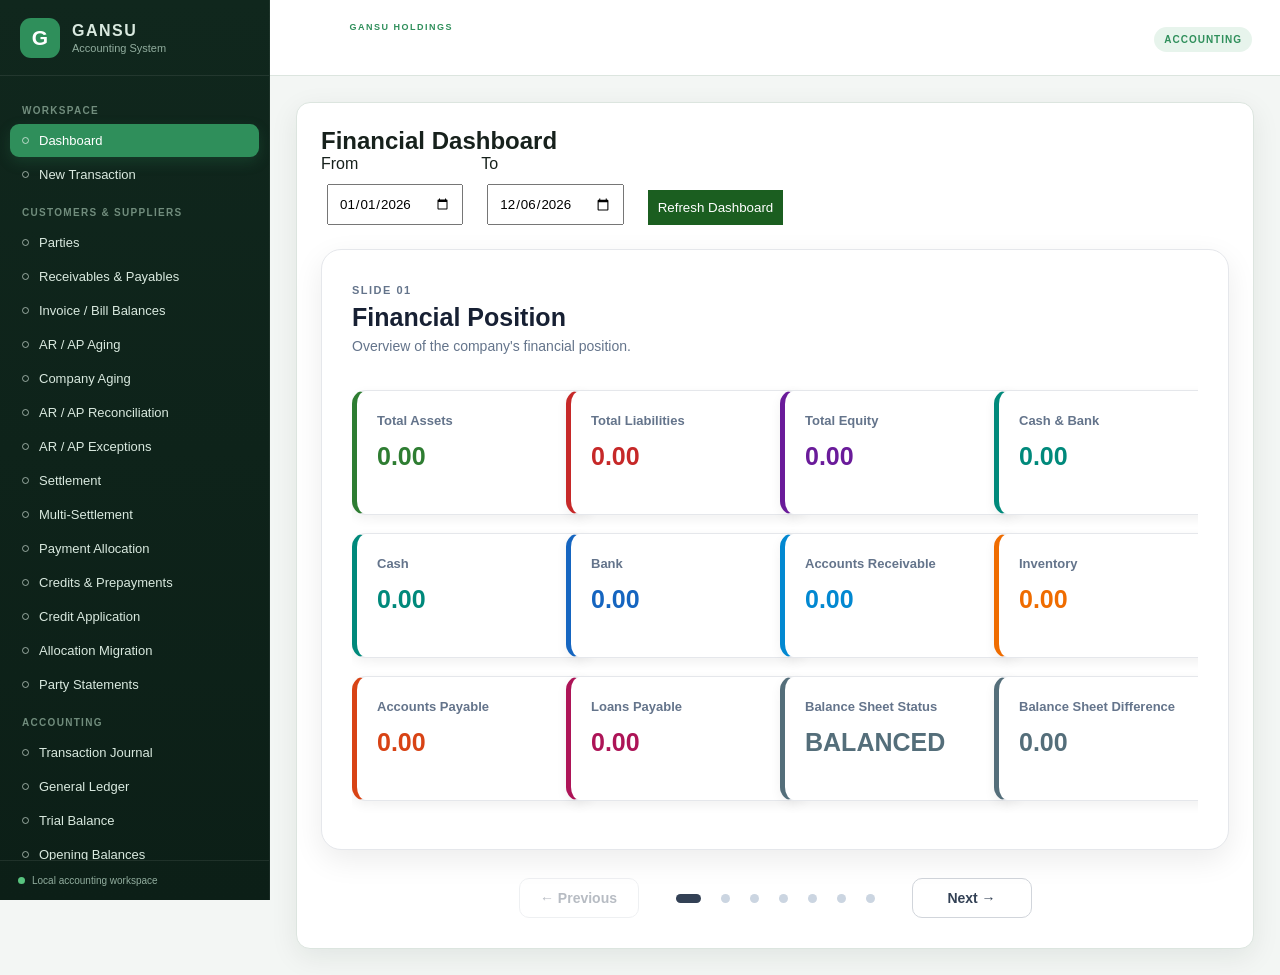
==== commit acf43b7a: "Updated accounting-system" ====
--- a/index.html
+++ b/index.html
@@ -1095,427 +1095,455 @@
                 Refresh Dashboard
             </button>
         </div>
-    
-        <!-- FINANCIAL POSITION -->
-        <div class="dashboard-group">
-            <h3>Financial Position</h3>
-
-            <div class="dashboard-carousel">
-
-                    <button
-                        type="button"
-                        class="dashboard-carousel-btn dashboard-carousel-prev"
-                        aria-label="Previous Financial Position cards">
-                        ‹
-                    </button>
-    
+
+    <div class="dashboard-deck">
+
+        <!-- =========================
+             SLIDE 1
+        ========================== -->
+        <div class="dashboard-slide active">
+
+            <div class="dashboard-slide-header">
+                <div>
+                    <span class="dashboard-slide-number">
+                        SLIDE 01
+                    </span>
+
+                    <h2>Financial Position</h2>
+
+                    <p>
+                        Overview of the company's financial position.
+                    </p>
+                </div>
+            </div>
+
             <div class="dashboard-cards">
-    
+
                 <div class="dashboard-card">
                     <span>Total Assets</span>
                     <strong id="cardTotalAssets">0.00</strong>
                 </div>
-    
+
                 <div class="dashboard-card">
                     <span>Total Liabilities</span>
                     <strong id="cardTotalLiabilities">0.00</strong>
                 </div>
-    
+
                 <div class="dashboard-card">
                     <span>Total Equity</span>
                     <strong id="cardTotalEquity">0.00</strong>
                 </div>
-    
+
                 <div class="dashboard-card">
                     <span>Cash & Bank</span>
                     <strong id="cardCashBank">0.00</strong>
                 </div>
-    
+
                 <div class="dashboard-card">
                     <span>Cash</span>
                     <strong id="cardCash">0.00</strong>
                 </div>
-                
+
                 <div class="dashboard-card">
                     <span>Bank</span>
                     <strong id="cardBank">0.00</strong>
                 </div>
-    
+
                 <div class="dashboard-card">
                     <span>Accounts Receivable</span>
                     <strong id="cardReceivables">0.00</strong>
                 </div>
-    
+
                 <div class="dashboard-card">
                     <span>Inventory</span>
                     <strong id="cardInventory">0.00</strong>
                 </div>
-    
+
                 <div class="dashboard-card">
                     <span>Accounts Payable</span>
                     <strong id="cardPayables">0.00</strong>
                 </div>
-    
+
                 <div class="dashboard-card">
                     <span>Loans Payable</span>
                     <strong id="cardLoans">0.00</strong>
                 </div>
-    
+
                 <div class="dashboard-card">
                     <span>Balance Sheet Status</span>
                     <strong id="cardBalanceSheetStatus">
                         Checking...
                     </strong>
                 </div>
-                
+
                 <div class="dashboard-card">
                     <span>Balance Sheet Difference</span>
                     <strong id="cardBalanceSheetDifference">
                         0.00
                     </strong>
                 </div>
-    
+
             </div>
-
-            <button
-            type="button"
-            class="dashboard-carousel-btn dashboard-carousel-next"
-            aria-label="Next Financial Position cards">
-            ›
-        </button>
-
-    </div>
         </div>
-    
-    
-        <!-- WORKING CAPITAL -->
-        <div class="dashboard-group">
-            <h3>Working Capital</h3>
-
-            <div class="dashboard-carousel">
-
-                    <button
-                        type="button"
-                        class="dashboard-carousel-btn dashboard-carousel-prev"
-                        aria-label="Previous Financial Position cards">
-                        ‹
-                    </button>
-    
+
+
+        <!-- =========================
+             SLIDE 2
+        ========================== -->
+        <div class="dashboard-slide">
+
+            <div class="dashboard-slide-header">
+                <div>
+                    <span class="dashboard-slide-number">
+                        SLIDE 02
+                    </span>
+
+                    <h2>Working Capital</h2>
+
+                    <p>
+                        Measure the company's short-term financial strength.
+                    </p>
+                </div>
+            </div>
+
             <div class="dashboard-cards">
-    
+
                 <div class="dashboard-card">
                     <span>Current Assets</span>
                     <strong id="cardCurrentAssets">0.00</strong>
                 </div>
-    
+
                 <div class="dashboard-card">
                     <span>Current Liabilities</span>
                     <strong id="cardCurrentLiabilities">0.00</strong>
                 </div>
-    
+
                 <div class="dashboard-card">
                     <span>Working Capital</span>
                     <strong id="cardWorkingCapital">0.00</strong>
                 </div>
-    
+
                 <div class="dashboard-card">
                     <span>Current Ratio</span>
                     <strong id="cardCurrentRatio">0.00</strong>
                 </div>
-    
+
                 <div class="dashboard-card">
                     <span>Cash & Bank</span>
                     <strong id="cardWorkingCash">0.00</strong>
                 </div>
-                
+
                 <div class="dashboard-card">
                     <span>Receivables</span>
                     <strong id="cardWorkingReceivables">0.00</strong>
                 </div>
-                
+
                 <div class="dashboard-card">
                     <span>Inventory</span>
                     <strong id="cardWorkingInventory">0.00</strong>
                 </div>
+
             </div>
-
-            <button
-            type="button"
-            class="dashboard-carousel-btn dashboard-carousel-next"
-            aria-label="Next Financial Position cards">
-            ›
-        </button>
-
-    </div>
         </div>
-    
-        <div class="dashboard-group">
-            <h3>Receivables & Payables</h3>
-
-            <div class="dashboard-carousel">
-
-                    <button
-                        type="button"
-                        class="dashboard-carousel-btn dashboard-carousel-prev"
-                        aria-label="Previous Financial Position cards">
-                        ‹
-                    </button>
-        
+
+
+        <!-- =========================
+             SLIDE 3
+        ========================== -->
+        <div class="dashboard-slide">
+
+            <div class="dashboard-slide-header">
+                <div>
+                    <span class="dashboard-slide-number">
+                        SLIDE 03
+                    </span>
+
+                    <h2>Receivables & Payables</h2>
+
+                    <p>
+                        Monitor money owed to and by the business.
+                    </p>
+                </div>
+            </div>
+
             <div class="dashboard-cards">
-        
+
                 <div class="dashboard-card">
                     <span>Total Receivables</span>
                     <strong id="cardTotalReceivables">
                         0.00
                     </strong>
                 </div>
-        
+
                 <div class="dashboard-card">
                     <span>Overdue Receivables</span>
                     <strong id="cardOverdueReceivables">
                         0.00
                     </strong>
                 </div>
-        
+
                 <div class="dashboard-card">
                     <span>Total Payables</span>
                     <strong id="cardTotalPayables">
                         0.00
                     </strong>
                 </div>
-        
+
                 <div class="dashboard-card">
                     <span>Overdue Payables</span>
                     <strong id="cardOverduePayables">
                         0.00
                     </strong>
                 </div>
-        
+
                 <div class="dashboard-card">
                     <span>Net Receivable Position</span>
                     <strong id="cardNetReceivablePosition">
                         0.00
                     </strong>
                 </div>
-        
-            </div>
-
-            <button
-            type="button"
-            class="dashboard-carousel-btn dashboard-carousel-next"
-            aria-label="Next Financial Position cards">
-            ›
-        </button>
-
-    </div>
-        </div>
-    
-        <!-- Receivables Aging -->
-    <div class="dashboard-group">
-        <h3>Receivables Aging</h3>
-
-        <div class="dashboard-carousel">
-
-                <button
-                    type="button"
-                    class="dashboard-carousel-btn dashboard-carousel-prev"
-                    aria-label="Previous Financial Position cards">
-                    ‹
-                </button>
-    
-        <div class="dashboard-cards">
-            <div class="dashboard-card">
-                <span>Current</span>
-                <strong id="cardReceivableCurrent">0.00</strong>
-            </div>
-    
-            <div class="dashboard-card">
-                <span>1–30 Days</span>
-                <strong id="cardReceivable1to30">0.00</strong>
-            </div>
-    
-            <div class="dashboard-card">
-                <span>31–60 Days</span>
-                <strong id="cardReceivable31to60">0.00</strong>
-            </div>
-    
-            <div class="dashboard-card">
-                <span>61–90 Days</span>
-                <strong id="cardReceivable61to90">0.00</strong>
-            </div>
-    
-            <div class="dashboard-card">
-                <span>91–120 Days</span>
-                <strong id="cardReceivable91to120">0.00</strong>
-            </div>
-    
-            <div class="dashboard-card">
-                <span>120+ Days</span>
-                <strong id="cardReceivable120Plus">0.00</strong>
+
             </div>
         </div>
 
-        <button
-        type="button"
-        class="dashboard-carousel-btn dashboard-carousel-next"
-        aria-label="Next Financial Position cards">
-        ›
-    </button>
-
-</div>
-    </div>
-    
-    <!-- Payables Aging -->
-    <div class="dashboard-group">
-        <h3>Payables Aging</h3>
-
-        <div class="dashboard-carousel">
-
-                <button
-                    type="button"
-                    class="dashboard-carousel-btn dashboard-carousel-prev"
-                    aria-label="Previous Financial Position cards">
-                    ‹
-                </button>
-    
-        <div class="dashboard-cards">
-            <div class="dashboard-card">
-                <span>Current</span>
-                <strong id="cardPayableCurrent">0.00</strong>
+
+        <!-- =========================
+             SLIDE 4
+        ========================== -->
+        <div class="dashboard-slide">
+
+            <div class="dashboard-slide-header">
+                <div>
+                    <span class="dashboard-slide-number">
+                        SLIDE 04
+                    </span>
+
+                    <h2>Receivables Aging</h2>
+
+                    <p>
+                        Understand how long customer balances have remained unpaid.
+                    </p>
+                </div>
             </div>
-    
-            <div class="dashboard-card">
-                <span>1–30 Days</span>
-                <strong id="cardPayable1to30">0.00</strong>
-            </div>
-    
-            <div class="dashboard-card">
-                <span>31–60 Days</span>
-                <strong id="cardPayable31to60">0.00</strong>
-            </div>
-    
-            <div class="dashboard-card">
-                <span>61–90 Days</span>
-                <strong id="cardPayable61to90">0.00</strong>
-            </div>
-    
-            <div class="dashboard-card">
-                <span>91–120 Days</span>
-                <strong id="cardPayable91to120">0.00</strong>
-            </div>
-    
-            <div class="dashboard-card">
-                <span>120+ Days</span>
-                <strong id="cardPayable120Plus">0.00</strong>
+
+            <div class="dashboard-cards">
+
+                <div class="dashboard-card">
+                    <span>Current</span>
+                    <strong id="cardReceivableCurrent">0.00</strong>
+                </div>
+
+                <div class="dashboard-card">
+                    <span>1–30 Days</span>
+                    <strong id="cardReceivable1to30">0.00</strong>
+                </div>
+
+                <div class="dashboard-card">
+                    <span>31–60 Days</span>
+                    <strong id="cardReceivable31to60">0.00</strong>
+                </div>
+
+                <div class="dashboard-card">
+                    <span>61–90 Days</span>
+                    <strong id="cardReceivable61to90">0.00</strong>
+                </div>
+
+                <div class="dashboard-card">
+                    <span>91–120 Days</span>
+                    <strong id="cardReceivable91to120">0.00</strong>
+                </div>
+
+                <div class="dashboard-card">
+                    <span>120+ Days</span>
+                    <strong id="cardReceivable120Plus">0.00</strong>
+                </div>
+
             </div>
         </div>
 
-        <button
-        type="button"
-        class="dashboard-carousel-btn dashboard-carousel-next"
-        aria-label="Next Financial Position cards">
-        ›
-    </button>
-
-</div>
-    </div>
-    
-    
-        <!-- PERFORMANCE -->
-        <div class="dashboard-group">
-            <h3>Performance</h3>
-
-            <div class="dashboard-carousel">
-
-                    <button
-                        type="button"
-                        class="dashboard-carousel-btn dashboard-carousel-prev"
-                        aria-label="Previous Financial Position cards">
-                        ‹
-                    </button>
-    
-                <div class="dashboard-cards">
-    
+
+        <!-- =========================
+             SLIDE 5
+        ========================== -->
+        <div class="dashboard-slide">
+
+            <div class="dashboard-slide-header">
+                <div>
+                    <span class="dashboard-slide-number">
+                        SLIDE 05
+                    </span>
+
+                    <h2>Payables Aging</h2>
+
+                    <p>
+                        Monitor supplier and other outstanding obligations.
+                    </p>
+                </div>
+            </div>
+
+            <div class="dashboard-cards">
+
+                <div class="dashboard-card">
+                    <span>Current</span>
+                    <strong id="cardPayableCurrent">0.00</strong>
+                </div>
+
+                <div class="dashboard-card">
+                    <span>1–30 Days</span>
+                    <strong id="cardPayable1to30">0.00</strong>
+                </div>
+
+                <div class="dashboard-card">
+                    <span>31–60 Days</span>
+                    <strong id="cardPayable31to60">0.00</strong>
+                </div>
+
+                <div class="dashboard-card">
+                    <span>61–90 Days</span>
+                    <strong id="cardPayable61to90">0.00</strong>
+                </div>
+
+                <div class="dashboard-card">
+                    <span>91–120 Days</span>
+                    <strong id="cardPayable91to120">0.00</strong>
+                </div>
+
+                <div class="dashboard-card">
+                    <span>120+ Days</span>
+                    <strong id="cardPayable120Plus">0.00</strong>
+                </div>
+
+            </div>
+        </div>
+
+
+        <!-- =========================
+             SLIDE 6
+        ========================== -->
+        <div class="dashboard-slide">
+
+            <div class="dashboard-slide-header">
+                <div>
+                    <span class="dashboard-slide-number">
+                        SLIDE 06
+                    </span>
+
+                    <h2>Performance</h2>
+
+                    <p>
+                        Measure revenue, expenses and profitability.
+                    </p>
+                </div>
+            </div>
+
+            <div class="dashboard-cards">
+
                 <div class="dashboard-card">
                     <span>Revenue</span>
                     <strong id="cardRevenue">0.00</strong>
                 </div>
-    
+
                 <div class="dashboard-card">
                     <span>Expenses</span>
                     <strong id="cardExpenses">0.00</strong>
                 </div>
-    
+
                 <div class="dashboard-card">
                     <span>Net Profit</span>
                     <strong id="cardNetProfit">0.00</strong>
                 </div>
-    
+
                 <div class="dashboard-card">
                     <span>Profit Margin</span>
                     <strong id="cardProfitMargin">0.00%</strong>
                 </div>
-    
-                </div>
-
-                <button
-                type="button"
-                class="dashboard-carousel-btn dashboard-carousel-next"
-                aria-label="Next Financial Position cards">
-                ›
-            </button>
-    
+
+            </div>
         </div>
-                </div>
-    
-            <div class="dashboard-group">
-            <h3>Cash Flow</h3>
-
-                <div class="dashboard-carousel">
-
-                    <button
-                        type="button"
-                        class="dashboard-carousel-btn dashboard-carousel-prev"
-                        aria-label="Previous Financial Position cards">
-                        ‹
-                    </button>
-        
-                    <div class="dashboard-cards">
-            
-                        <div class="dashboard-card">
-                            <span>Opening Cash</span>
-                            <strong id="cardOpeningCash">
-                                0.00
-                            </strong>
-                        </div>
-                
-                        <div class="dashboard-card">
-                            <span>Net Cash Flow</span>
-                            <strong id="cardNetCashFlow">
-                                0.00
-                            </strong>
-                        </div>
-            
-                        <div class="dashboard-card">
-                            <span>Closing Cash</span>
-                            <strong id="cardClosingCash">
-                                0.00
-                            </strong>
-                        </div>
-            
-                    </div>
-
-                    <button
-                        type="button"
-                        class="dashboard-carousel-btn dashboard-carousel-next"
-                        aria-label="Next Financial Position cards">
-                        ›
-                    </button>
-
+
+
+        <!-- =========================
+             SLIDE 7
+        ========================== -->
+        <div class="dashboard-slide">
+
+            <div class="dashboard-slide-header">
+                <div>
+                    <span class="dashboard-slide-number">
+                        SLIDE 07
+                    </span>
+
+                    <h2>Cash Flow</h2>
+
+                    <p>
+                        Track the movement of cash through the business.
+                    </p>
                 </div>
             </div>
-    
-    </section>
+
+            <div class="dashboard-cards">
+
+                <div class="dashboard-card">
+                    <span>Opening Cash</span>
+                    <strong id="cardOpeningCash">
+                        0.00
+                    </strong>
+                </div>
+
+                <div class="dashboard-card">
+                    <span>Net Cash Flow</span>
+                    <strong id="cardNetCashFlow">
+                        0.00
+                    </strong>
+                </div>
+
+                <div class="dashboard-card">
+                    <span>Closing Cash</span>
+                    <strong id="cardClosingCash">
+                        0.00
+                    </strong>
+                </div>
+
+            </div>
+        </div>
+
+    </div>
+
+
+    <!-- DECK NAVIGATION -->
+
+    <div class="dashboard-deck-navigation">
+
+        <button
+            type="button"
+            id="dashboardPrevious"
+            class="dashboard-deck-btn"
+            aria-label="Previous dashboard slide">
+
+            ← Previous
+
+        </button>
+
+
+        <div
+            id="dashboardIndicators"
+            class="dashboard-slide-indicators">
+        </div>
+
+
+        <button
+            type="button"
+            id="dashboardNext"
+            class="dashboard-deck-btn"
+            aria-label="Next dashboard slide">
+
+            Next →
+
+        </button>
+
+    </div>
+
+</section>
 
 
 <section class="app-section" id="openingBalanceSection">
--- a/css/dashboard.css
+++ b/css/dashboard.css
@@ -83,37 +83,107 @@
 }
 
 
-/* ======================================
-   SLIDER SCROLLBAR
-   ====================================== */
-/* =========================================
-   DASHBOARD CARD CAROUSEL
-   ========================================= */
-
-   .dashboard-carousel {
+/* =========================================
+   GANSU DASHBOARD SLIDE DECK
+========================================= */
+
+.dashboard-deck {
     position: relative;
     width: 100%;
-}
-
-.dashboard-cards {
+    min-height: 430px;
+}
+
+
+/* =========================================
+   SLIDE
+========================================= */
+
+.dashboard-slide {
+    display: none;
+
+    width: 100%;
+    min-height: 430px;
+
+    padding: 30px;
+
+    background: #ffffff;
+
+    border: 1px solid #e5e7eb;
+    border-radius: 20px;
+
+    box-shadow: 0 10px 30px rgba(0, 0, 0, 0.08);
+
+    animation: dashboardSlideIn 0.35s ease;
+}
+
+.dashboard-slide.active {
+    display: block;
+}
+
+
+/* =========================================
+   SLIDE HEADER
+========================================= */
+
+.dashboard-slide-header {
     display: flex;
+    justify-content: space-between;
+    align-items: flex-start;
+
+    margin-bottom: 28px;
+}
+
+.dashboard-slide-header h2 {
+    margin: 5px 0 6px;
+
+    font-size: 25px;
+    font-weight: 750;
+
+    color: #172033;
+}
+
+.dashboard-slide-header p {
+    margin: 0;
+
+    color: #64748b;
+    font-size: 14px;
+}
+
+.dashboard-slide-number {
+    display: inline-block;
+
+    font-size: 11px;
+    font-weight: 800;
+    letter-spacing: 1.5px;
+
+    color: #64748b;
+}
+
+
+/* =========================================
+   CARDS INSIDE SLIDE
+========================================= */
+
+.dashboard-slide .dashboard-cards {
+    display: grid;
+
+    grid-template-columns:
+        repeat(4, minmax(0, 1fr));
+
     gap: 18px;
 
-    overflow: hidden;
-
-    scroll-behavior: smooth;
-    scroll-snap-type: x mandatory;
-
-    padding: 8px 4px 18px;
-}
-
-/* Each card is a slide */
-
-.dashboard-card {
+    width: 100%;
+}
+
+
+/* =========================================
+   CARD
+========================================= */
+
+.dashboard-slide .dashboard-card {
     --dashboard-card-color: #607d8b;
 
-    flex: 0 0 240px;
-    min-width: 240px;
+    position: relative;
 
     min-height: 125px;
 
@@ -126,23 +196,21 @@
 
     border-radius: 14px;
 
-    box-shadow: 0 4px 12px rgba(0, 0, 0, 0.07);
-
-    scroll-snap-align: start;
+    box-shadow: 0 4px 12px rgba(0, 0, 0, 0.06);
 
     transition:
-        transform 0.25s ease,
-        box-shadow 0.25s ease;
-}
-
-.dashboard-card:hover {
+        transform 0.2s ease,
+        box-shadow 0.2s ease;
+}
+
+.dashboard-slide .dashboard-card:hover {
     transform: translateY(-4px);
 
     box-shadow:
-        0 8px 20px rgba(0, 0, 0, 0.12);
-}
-
-.dashboard-card span {
+        0 10px 24px rgba(0, 0, 0, 0.11);
+}
+
+.dashboard-slide .dashboard-card span {
     display: block;
 
     margin-bottom: 12px;
@@ -153,7 +221,7 @@
     font-weight: 600;
 }
 
-.dashboard-card strong {
+.dashboard-slide .dashboard-card strong {
     display: block;
 
     color: var(--dashboard-card-color);
@@ -168,73 +236,199 @@
 
 
 /* =========================================
-   PREVIOUS / NEXT BUTTONS
-   ========================================= */
-
-.dashboard-carousel-btn {
-    position: absolute;
-
-    top: 50%;
-
-    width: 42px;
-    height: 42px;
-
-    transform: translateY(-50%);
-
-    z-index: 10;
+   NAVIGATION
+========================================= */
+
+.dashboard-deck-navigation {
+    display: flex;
+
+    align-items: center;
+    justify-content: center;
+
+    gap: 25px;
+
+    margin-top: 22px;
+}
+
+
+.dashboard-deck-btn {
+    min-width: 120px;
+
+    padding: 11px 18px;
+
+    border: 1px solid #d1d5db;
+    border-radius: 10px;
+
+    background: #ffffff;
+
+    color: #334155;
+
+    font-size: 14px;
+    font-weight: 700;
+
+    cursor: pointer;
+
+    transition:
+        background 0.2s ease,
+        transform 0.2s ease,
+        box-shadow 0.2s ease;
+}
+
+.dashboard-deck-btn:hover:not(:disabled) {
+    background: #f8fafc;
+
+    transform: translateY(-2px);
+
+    box-shadow:
+        0 5px 12px rgba(0, 0, 0, 0.10);
+}
+
+.dashboard-deck-btn:disabled {
+    opacity: 0.35;
+
+    cursor: not-allowed;
+}
+
+
+/* =========================================
+   SLIDE INDICATORS
+========================================= */
+
+.dashboard-slide-indicators {
+    display: flex;
+
+    align-items: center;
+    justify-content: center;
+
+    gap: 8px;
+}
+
+.dashboard-slide-indicator {
+    width: 9px;
+    height: 9px;
+
+    padding: 0;
 
     border: none;
     border-radius: 50%;
 
-    background: #ffffff;
-
-    color: #374151;
-
-    font-size: 22px;
-    font-weight: bold;
-
-    box-shadow:
-        0 4px 12px rgba(0, 0, 0, 0.15);
+    background: #cbd5e1;
 
     cursor: pointer;
 
-    display: flex;
-    align-items: center;
-    justify-content: center;
-
     transition:
-        background 0.2s ease,
-        transform 0.2s ease;
-}
-
-.dashboard-carousel-btn:hover {
-    background: #f1f5f9;
-
-    transform:
-        translateY(-50%)
-        scale(1.08);
-}
-
-.dashboard-carousel-btn:disabled {
-    opacity: 0.35;
-
-    cursor: not-allowed;
-}
-
-.dashboard-carousel-prev {
-    left: -16px;
-}
-
-.dashboard-carousel-next {
-    right: -16px;
-}
-
+        width 0.2s ease,
+        background 0.2s ease;
+}
+
+.dashboard-slide-indicator.active {
+    width: 25px;
+
+    border-radius: 10px;
+
+    background: #334155;
+}
+
+
+/* =========================================
+   ANIMATION
+========================================= */
+
+@keyframes dashboardSlideIn {
+
+    from {
+        opacity: 0;
+        transform: translateX(25px);
+    }
+
+    to {
+        opacity: 1;
+        transform: translateX(0);
+    }
+
+}
+
+
+/* =========================================
+   TABLET
+========================================= */
+
+@media (max-width: 1000px) {
+
+    .dashboard-slide .dashboard-cards {
+        grid-template-columns:
+            repeat(2, minmax(0, 1fr));
+    }
+
+}
+
+
+/* =========================================
+   MOBILE
+========================================= */
+
+@media (max-width: 600px) {
+
+    .dashboard-slide {
+        padding: 20px;
+
+        min-height: 500px;
+
+        border-radius: 15px;
+    }
+
+    .dashboard-slide-header h2 {
+        font-size: 21px;
+    }
+
+    .dashboard-slide .dashboard-cards {
+        grid-template-columns: 1fr;
+    }
+
+    .dashboard-deck-navigation {
+        gap: 10px;
+    }
+
+    .dashboard-deck-btn {
+        min-width: auto;
+
+        padding: 10px 13px;
+
+        font-size: 12px;
+    }
+
+}
+/* Responsive layout */
 
 /* =========================================
    MOBILE
    ========================================= */
 
+   @media (max-width: 900px) {
+
+    .dashboard-cards {
+        grid-template-columns:
+            repeat(2, minmax(0, 1fr));
+    }
+
+}
+
 @media (max-width: 600px) {
+
+    #dashboardSection .filter-controls {
+        display: grid;
+        grid-template-columns: 1fr;
+        align-items: stretch;
+    }
+
+    #dashboardSection .filter-controls label {
+        width: 100%;
+    }
+
+    #dashboardSection .filter-controls input,
+    #refreshDashboard {
+        width: 100%;
+    }
 
     .dashboard-card {
         flex: 0 0 210px;
@@ -254,85 +448,20 @@
     .dashboard-carousel-next {
         right: 4px;
     }
-}
-
-/* Dashboard section headings */
-
-.dashboard-group {
-    margin-bottom: 32px;
-}
-
-.dashboard-group h3 {
-    margin-bottom: 16px;
-
-    color: #263238;
-    font-size: 18px;
-    font-weight: 700;
-}
-
-/* Date filters */
-
-.filter-controls {
-    display: flex;
-    flex-wrap: wrap;
-    align-items: end;
-    gap: 16px;
-
-    margin-bottom: 28px;
-}
-
-.filter-controls label {
-    display: flex;
-    flex-direction: column;
-    gap: 6px;
-
-    color: #455a64;
-    font-size: 13px;
-    font-weight: 600;
-}
-
-.filter-controls input {
-    min-height: 40px;
-    padding: 8px 12px;
-
-    border: 1px solid #cbd5e1;
-    border-radius: 7px;
-}
-
-.filter-controls button {
-    min-height: 40px;
-    padding: 10px 18px;
-
-    border: none;
-    border-radius: 7px;
-
-    background: #2e7d32;
-    color: #ffffff;
-
-    font-weight: 600;
-    cursor: pointer;
-}
-
-.filter-controls button:hover {
-    background: #1b5e20;
-}
-
-/* Responsive layout */
-
-/* ======================================
-   MOBILE
-   ====================================== */
-
-   @media (max-width: 600px) {
-
-    .dashboard-card {
-        flex: 0 0 210px;
-        min-width: 210px;
-
-        padding: 18px 15px;
-    }
+
+    .dashboard-group {
+        margin-bottom: 24px;
+    }
+}
+
+@media (max-width: 380px) {
 
     .dashboard-card strong {
-        font-size: 21px;
-    }
+        font-size: 20px;
+    }
+
+    .dashboard-group h3 {
+        font-size: 16px;
+    }
+
 }
